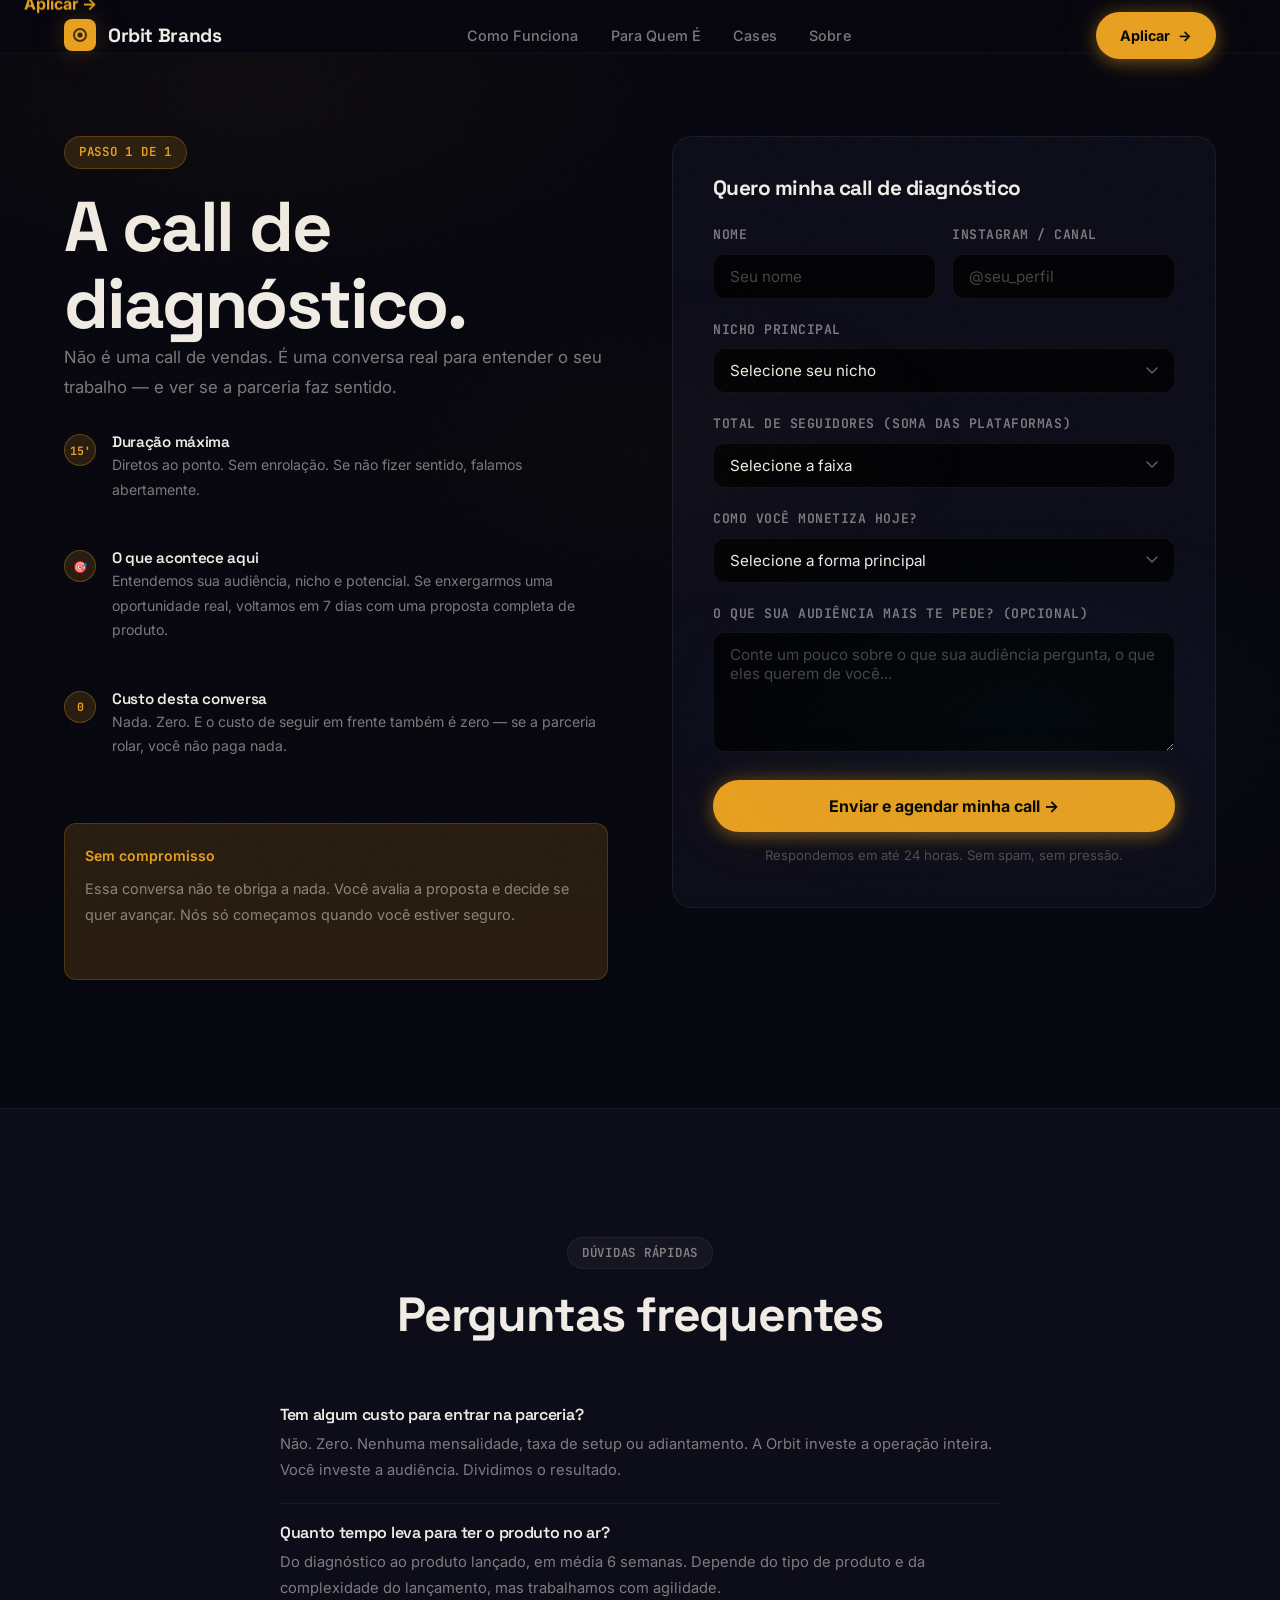
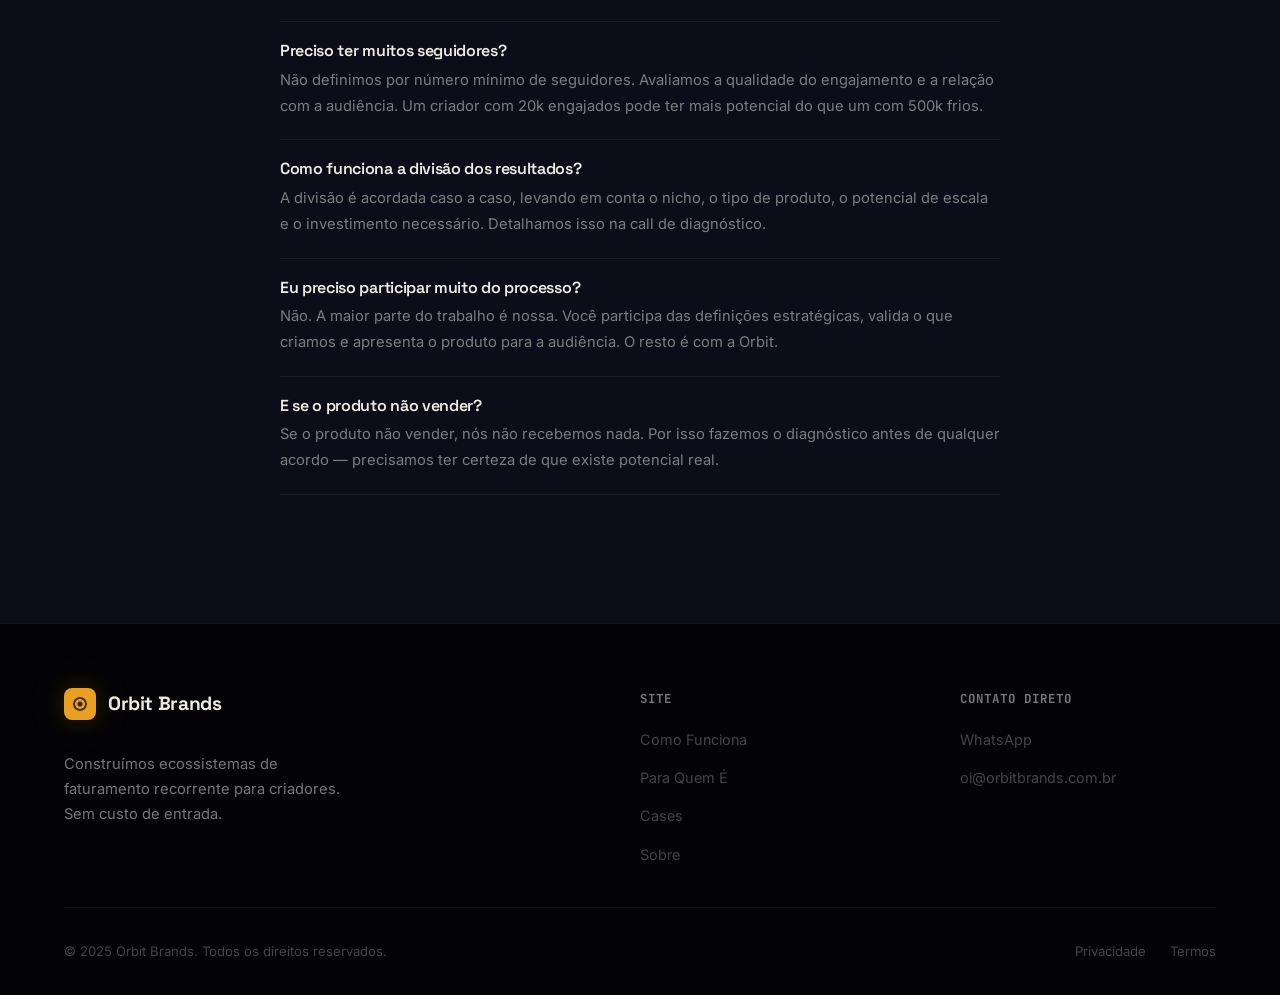
==== aplicacao.html @ 30faae79 "Initial commit: Orbit Brands website" ====
<!DOCTYPE html>
<html lang="pt-BR">
<head>
  <meta charset="UTF-8" />
  <meta name="viewport" content="width=device-width, initial-scale=1.0" />
  <title>Aplicar — Orbit Brands</title>
  <meta name="description" content="Agende sua call de diagnóstico com a Orbit Brands. 15 minutos para entender se a parceria faz sentido para você." />
  <link rel="stylesheet" href="assets/css/orbit.css" />
  <link rel="icon" type="image/svg+xml" href="data:image/svg+xml,%3Csvg xmlns='http://www.w3.org/2000/svg' viewBox='0 0 32 32'%3E%3Ccircle cx='16' cy='16' r='14' fill='%23e8a020'/%3E%3Ccircle cx='16' cy='16' r='7' fill='none' stroke='%230a0800' stroke-width='2'/%3E%3Ccircle cx='16' cy='16' r='3' fill='%230a0800'/%3E%3C/svg%3E" />
  <style>
    .apply-section {
      padding: calc(var(--nav-h) + var(--sp-16)) 0 var(--sp-32);
      min-height: 100svh;
      display: flex;
      align-items: center;
    }
    .faq__list { display: flex; flex-direction: column; gap: var(--sp-5); }
    .faq-item { border-bottom: 1px solid var(--color-border); padding-bottom: var(--sp-5); }
    .faq-item h4 { font-size: 1rem; margin-bottom: var(--sp-2); }
    .faq-item p { font-size: 0.92rem; }
    .call-steps { margin: var(--sp-8) 0; }
  </style>
</head>
<body>

  <nav class="nav">
    <div class="nav__inner">
      <a href="index.html" class="nav__logo"><div class="nav__logo-icon" aria-hidden="true"></div>Orbit Brands</a>
      <ul class="nav__links">
        <li><a href="como-funciona.html">Como Funciona</a></li>
        <li><a href="para-quem.html">Para Quem É</a></li>
        <li><a href="cases.html">Cases</a></li>
        <li><a href="sobre.html">Sobre</a></li>
      </ul>
      <div class="nav__cta">
        <a href="aplicacao.html" class="btn btn--primary btn--icon hide-mobile">Aplicar <span class="btn__arrow">→</span></a>
        <button class="nav__burger" aria-label="Menu" aria-expanded="false"><span></span><span></span><span></span></button>
      </div>
    </div>
  </nav>
  <nav class="nav__mobile">
    <a href="como-funciona.html">Como Funciona</a>
    <a href="para-quem.html">Para Quem É</a>
    <a href="cases.html">Cases</a>
    <a href="sobre.html">Sobre</a>
    <a href="aplicacao.html" style="color:var(--gold);font-weight:700;">Aplicar →</a>
  </nav>

  <!-- Application Section -->
  <section class="apply-section">
    <div class="container" style="width:100%;">
      <div class="apply__grid">

        <!-- Left: Info -->
        <div class="apply__info anim-float-1">
          <span class="badge badge--gold" style="margin-bottom:var(--sp-5);">Passo 1 de 1</span>
          <h1>A call de<br>diagnóstico.</h1>
          <p>Não é uma call de vendas. É uma conversa real para entender o seu trabalho — e ver se a parceria faz sentido.</p>

          <div class="apply__steps call-steps">
            <div class="apply__step">
              <div class="apply__step-num">15'</div>
              <div class="apply__step-text">
                <h4>Duração máxima</h4>
                <p>Diretos ao ponto. Sem enrolação. Se não fizer sentido, falamos abertamente.</p>
              </div>
            </div>
            <div class="apply__step">
              <div class="apply__step-num">🎯</div>
              <div class="apply__step-text">
                <h4>O que acontece aqui</h4>
                <p>Entendemos sua audiência, nicho e potencial. Se enxergarmos uma oportunidade real, voltamos em 7 dias com uma proposta completa de produto.</p>
              </div>
            </div>
            <div class="apply__step">
              <div class="apply__step-num">0</div>
              <div class="apply__step-text">
                <h4>Custo desta conversa</h4>
                <p>Nada. Zero. E o custo de seguir em frente também é zero — se a parceria rolar, você não paga nada.</p>
              </div>
            </div>
          </div>

          <div style="padding:var(--sp-5);background:var(--gold-dim);border:1px solid rgba(232,160,32,0.20);border-radius:var(--r-md);">
            <p style="color:var(--gold);font-size:0.88rem;font-weight:600;margin-bottom:var(--sp-2);">Sem compromisso</p>
            <p style="font-size:0.9rem;color:var(--color-muted);">Essa conversa não te obriga a nada. Você avalia a proposta e decide se quer avançar. Nós só começamos quando você estiver seguro.</p>
          </div>
        </div>

        <!-- Right: Form -->
        <div class="anim-float-2">
          <form id="apply-form" class="form" novalidate>
            <h2 class="form__title">Quero minha call de diagnóstico</h2>

            <div class="form__row">
              <div class="form__group">
                <label class="form__label" for="nome">Nome</label>
                <input class="form__input" type="text" id="nome" name="nome" placeholder="Seu nome" required autocomplete="name" />
              </div>
              <div class="form__group">
                <label class="form__label" for="instagram">Instagram / Canal</label>
                <input class="form__input" type="text" id="instagram" name="instagram" placeholder="@seu_perfil" required />
              </div>
            </div>

            <div class="form__group">
              <label class="form__label" for="nicho">Nicho principal</label>
              <select class="form__select" id="nicho" name="nicho" required>
                <option value="" disabled selected>Selecione seu nicho</option>
                <option>Finanças / Investimentos</option>
                <option>Futebol / Esportes</option>
                <option>Política / Notícias</option>
                <option>Maternidade / Família</option>
                <option>Homeschooling / Educação</option>
                <option>Feminilidade / Moda</option>
                <option>Geek / Games / Tecnologia</option>
                <option>Espiritualidade / Religião</option>
                <option>Fitness / Saúde</option>
                <option>Gastronomia / Culinária</option>
                <option>Lifestyle / Comportamento</option>
                <option>Empreendedorismo</option>
                <option>Arte / Design / Criativo</option>
                <option>Outro</option>
              </select>
            </div>

            <div class="form__group">
              <label class="form__label" for="seguidores">Total de seguidores (soma das plataformas)</label>
              <select class="form__select" id="seguidores" name="seguidores" required>
                <option value="" disabled selected>Selecione a faixa</option>
                <option>Menos de 10 mil</option>
                <option>10k – 50k</option>
                <option>50k – 100k</option>
                <option>100k – 500k</option>
                <option>500k – 1 milhão</option>
                <option>Mais de 1 milhão</option>
              </select>
            </div>

            <div class="form__group">
              <label class="form__label" for="monetizacao">Como você monetiza hoje?</label>
              <select class="form__select" id="monetizacao" name="monetizacao">
                <option value="" disabled selected>Selecione a forma principal</option>
                <option>Publicidade / Publi</option>
                <option>Produto próprio (curso, comunidade, etc.)</option>
                <option>AdSense / Monetização nativa</option>
                <option>Afiliado</option>
                <option>Eventos / Palestras</option>
                <option>Não monetizo ainda</option>
                <option>Mais de uma das anteriores</option>
              </select>
            </div>

            <div class="form__group">
              <label class="form__label" for="mensagem">O que sua audiência mais te pede? (opcional)</label>
              <textarea class="form__textarea" id="mensagem" name="mensagem" placeholder="Conte um pouco sobre o que sua audiência pergunta, o que eles querem de você..."></textarea>
            </div>

            <button type="submit" class="btn btn--primary btn--lg" style="width:100%;justify-content:center;">
              Enviar e agendar minha call →
            </button>
            <p class="form__note">Respondemos em até 24 horas. Sem spam, sem pressão.</p>
          </form>
        </div>

      </div>
    </div>
  </section>

  <!-- FAQ -->
  <section class="section" style="background:var(--color-surface);border-top:1px solid var(--color-border);">
    <div class="container">
      <div class="section-header reveal">
        <span class="badge badge--phase">Dúvidas rápidas</span>
        <h2>Perguntas frequentes</h2>
      </div>

      <div style="max-width:720px;margin:0 auto;">
        <div class="faq__list">
          <div class="faq-item reveal">
            <h4>Tem algum custo para entrar na parceria?</h4>
            <p>Não. Zero. Nenhuma mensalidade, taxa de setup ou adiantamento. A Orbit investe a operação inteira. Você investe a audiência. Dividimos o resultado.</p>
          </div>
          <div class="faq-item reveal reveal-delay-1">
            <h4>Quanto tempo leva para ter o produto no ar?</h4>
            <p>Do diagnóstico ao produto lançado, em média 6 semanas. Depende do tipo de produto e da complexidade do lançamento, mas trabalhamos com agilidade.</p>
          </div>
          <div class="faq-item reveal reveal-delay-2">
            <h4>Preciso ter muitos seguidores?</h4>
            <p>Não definimos por número mínimo de seguidores. Avaliamos a qualidade do engajamento e a relação com a audiência. Um criador com 20k engajados pode ter mais potencial do que um com 500k frios.</p>
          </div>
          <div class="faq-item reveal reveal-delay-3">
            <h4>Como funciona a divisão dos resultados?</h4>
            <p>A divisão é acordada caso a caso, levando em conta o nicho, o tipo de produto, o potencial de escala e o investimento necessário. Detalhamos isso na call de diagnóstico.</p>
          </div>
          <div class="faq-item reveal reveal-delay-4">
            <h4>Eu preciso participar muito do processo?</h4>
            <p>Não. A maior parte do trabalho é nossa. Você participa das definições estratégicas, valida o que criamos e apresenta o produto para a audiência. O resto é com a Orbit.</p>
          </div>
          <div class="faq-item reveal reveal-delay-5">
            <h4>E se o produto não vender?</h4>
            <p>Se o produto não vender, nós não recebemos nada. Por isso fazemos o diagnóstico antes de qualquer acordo — precisamos ter certeza de que existe potencial real.</p>
          </div>
        </div>
      </div>
    </div>
  </section>

  <footer class="footer">
    <div class="container">
      <div class="footer__grid">
        <div class="footer__brand">
          <a href="index.html" class="nav__logo" style="margin-bottom:var(--sp-4);display:inline-flex;"><div class="nav__logo-icon" aria-hidden="true"></div>Orbit Brands</a>
          <p>Construímos ecossistemas de faturamento recorrente para criadores. Sem custo de entrada.</p>
        </div>
        <div>
          <p class="footer__col-title">Site</p>
          <ul class="footer__links">
            <li><a href="como-funciona.html">Como Funciona</a></li>
            <li><a href="para-quem.html">Para Quem É</a></li>
            <li><a href="cases.html">Cases</a></li>
            <li><a href="sobre.html">Sobre</a></li>
          </ul>
        </div>
        <div>
          <p class="footer__col-title">Contato direto</p>
          <ul class="footer__links">
            <li><a href="https://wa.me/5511999999999" target="_blank" rel="noopener">WhatsApp</a></li>
            <li><a href="mailto:oi@orbitbrands.com.br">oi@orbitbrands.com.br</a></li>
          </ul>
        </div>
      </div>
      <div class="footer__bottom">
        <p class="footer__copy">© 2025 Orbit Brands. Todos os direitos reservados.</p>
        <div class="footer__legal"><a href="#">Privacidade</a><a href="#">Termos</a></div>
      </div>
    </div>
  </footer>

  <script src="assets/js/orbit.js"></script>
</body>
</html>
---- assets/css/orbit.css ----
/* ============================================================
   ORBIT BRANDS — Design System
   Premium dark space aesthetic
   ============================================================ */

@import url('https://fonts.googleapis.com/css2?family=Space+Grotesk:wght@400;500;600;700;800&family=Inter:wght@400;500;600&family=JetBrains+Mono:wght@400;500&display=swap');

/* ── CSS Variables ─────────────────────────────────────── */
:root {
  /* Colors */
  --color-void:       #030306;
  --color-bg:         #07070f;
  --color-surface:    #0d0d1a;
  --color-surface-2:  #121224;
  --color-border:     rgba(255,255,255,0.06);
  --color-border-hover: rgba(255,255,255,0.12);

  --color-text:       #f0ece4;
  --color-muted:      rgba(240,236,228,0.50);
  --color-subtle:     rgba(240,236,228,0.28);

  /* Accents */
  --gold:             #e8a020;
  --gold-dim:         rgba(232,160,32,0.15);
  --gold-glow:        rgba(232,160,32,0.25);
  --cyan:             #00d4ff;
  --cyan-dim:         rgba(0,212,255,0.10);

  /* Typography */
  --font-display:     'Space Grotesk', sans-serif;
  --font-body:        'Inter', sans-serif;
  --font-mono:        'JetBrains Mono', monospace;

  /* Spacing */
  --sp-1: 4px;
  --sp-2: 8px;
  --sp-3: 12px;
  --sp-4: 16px;
  --sp-5: 20px;
  --sp-6: 24px;
  --sp-8: 32px;
  --sp-10: 40px;
  --sp-12: 48px;
  --sp-16: 64px;
  --sp-20: 80px;
  --sp-24: 96px;
  --sp-32: 128px;

  /* Radius */
  --r-sm: 6px;
  --r-md: 12px;
  --r-lg: 20px;
  --r-full: 9999px;

  /* Shadows */
  --shadow-sm:  0 1px 3px rgba(0,0,0,0.5), 0 1px 2px rgba(0,0,0,0.4);
  --shadow-md:  0 4px 20px rgba(0,0,0,0.6), 0 2px 6px rgba(0,0,0,0.4);
  --shadow-lg:  0 20px 60px rgba(0,0,0,0.7), 0 8px 20px rgba(0,0,0,0.5);
  --shadow-gold: 0 0 24px rgba(232,160,32,0.20), 0 0 60px rgba(232,160,32,0.08);
  --shadow-cyan: 0 0 20px rgba(0,212,255,0.15);

  /* Transitions */
  --ease-out:    cubic-bezier(0.0, 0.0, 0.2, 1);
  --ease-in-out: cubic-bezier(0.4, 0, 0.2, 1);
  --ease-spring: cubic-bezier(0.34, 1.56, 0.64, 1);
  --t-fast:  150ms var(--ease-in-out);
  --t-base:  250ms var(--ease-in-out);
  --t-slow:  400ms var(--ease-out);

  /* Layout */
  --container: 1200px;
  --nav-h: 72px;
}

/* ── Reset ─────────────────────────────────────────────── */
*, *::before, *::after { box-sizing: border-box; margin: 0; padding: 0; }

html {
  scroll-behavior: smooth;
  -webkit-font-smoothing: antialiased;
  -moz-osx-font-smoothing: grayscale;
}

body {
  font-family: var(--font-body);
  font-size: 16px;
  line-height: 1.65;
  color: var(--color-text);
  background: var(--color-bg);
  overflow-x: hidden;
  min-height: 100vh;
}

/* Custom Scrollbar */
::-webkit-scrollbar { width: 6px; }
::-webkit-scrollbar-track { background: var(--color-bg); }
::-webkit-scrollbar-thumb { background: rgba(232,160,32,0.30); border-radius: var(--r-full); }
::-webkit-scrollbar-thumb:hover { background: rgba(232,160,32,0.50); }

/* Selection */
::selection { background: var(--gold-dim); color: var(--gold); }

/* ── Grain Texture ─────────────────────────────────────── */
body::before {
  content: '';
  position: fixed;
  inset: 0;
  background-image: url("data:image/svg+xml,%3Csvg viewBox='0 0 256 256' xmlns='http://www.w3.org/2000/svg'%3E%3Cfilter id='n'%3E%3CfeTurbulence type='fractalNoise' baseFrequency='0.85' numOctaves='4' stitchTiles='stitch'/%3E%3C/filter%3E%3Crect width='100%25' height='100%25' filter='url(%23n)' opacity='0.035'/%3E%3C/svg%3E");
  pointer-events: none;
  z-index: 9999;
  opacity: 0.4;
}

/* Ambient mesh background */
body::after {
  content: '';
  position: fixed;
  inset: 0;
  background:
    radial-gradient(ellipse 60% 40% at 20% 10%, rgba(232,160,32,0.04) 0%, transparent 60%),
    radial-gradient(ellipse 50% 40% at 80% 80%, rgba(0,212,255,0.03) 0%, transparent 60%),
    radial-gradient(ellipse 40% 30% at 50% 50%, rgba(232,160,32,0.02) 0%, transparent 70%);
  pointer-events: none;
  z-index: 0;
}

/* ── Typography ────────────────────────────────────────── */
h1, h2, h3, h4, h5 {
  font-family: var(--font-display);
  font-weight: 700;
  line-height: 1.10;
  letter-spacing: -0.02em;
  color: var(--color-text);
}

h1 { font-size: clamp(2.4rem, 5.5vw, 4.5rem); letter-spacing: -0.03em; }
h2 { font-size: clamp(1.8rem, 4vw, 3rem); letter-spacing: -0.025em; }
h3 { font-size: clamp(1.3rem, 2.5vw, 1.75rem); }
h4 { font-size: 1.125rem; font-weight: 600; }

p { color: var(--color-muted); line-height: 1.75; }

a { color: inherit; text-decoration: none; }

/* ── Layout Utilities ──────────────────────────────────── */
.container {
  max-width: var(--container);
  margin: 0 auto;
  padding: 0 var(--sp-6);
}

@media (max-width: 640px) {
  .container { padding: 0 var(--sp-4); }
}

.section {
  padding: var(--sp-32) 0;
  position: relative;
  z-index: 1;
}

.section--lg { padding: calc(var(--sp-32) * 1.5) 0; }

.text-center { text-align: center; }
.text-gold { color: var(--gold); }
.text-cyan { color: var(--cyan); }
.text-muted { color: var(--color-muted); }

/* ── Navigation ────────────────────────────────────────── */
.nav {
  position: fixed;
  top: 0;
  left: 0;
  right: 0;
  z-index: 1000;
  height: var(--nav-h);
  display: flex;
  align-items: center;
  transition: background var(--t-slow), border-color var(--t-slow), backdrop-filter var(--t-slow);
  border-bottom: 1px solid transparent;
}

.nav.scrolled {
  background: rgba(7,7,15,0.85);
  backdrop-filter: blur(20px) saturate(180%);
  -webkit-backdrop-filter: blur(20px) saturate(180%);
  border-color: var(--color-border);
}

.nav__inner {
  display: flex;
  align-items: center;
  justify-content: space-between;
  width: 100%;
  max-width: var(--container);
  margin: 0 auto;
  padding: 0 var(--sp-6);
}

.nav__logo {
  display: flex;
  align-items: center;
  gap: var(--sp-3);
  font-family: var(--font-display);
  font-weight: 800;
  font-size: 1.2rem;
  letter-spacing: -0.02em;
  color: var(--color-text);
  transition: opacity var(--t-fast);
}

.nav__logo:hover { opacity: 0.8; }

.nav__logo-icon {
  width: 32px;
  height: 32px;
  background: var(--gold);
  border-radius: 8px;
  display: flex;
  align-items: center;
  justify-content: center;
  box-shadow: var(--shadow-gold);
  position: relative;
  overflow: hidden;
}

.nav__logo-icon::after {
  content: '';
  position: absolute;
  width: 14px;
  height: 14px;
  border: 2px solid rgba(0,0,0,0.7);
  border-radius: 50%;
  top: 50%;
  left: 50%;
  transform: translate(-50%, -50%);
}

.nav__logo-icon::before {
  content: '';
  position: absolute;
  width: 5px;
  height: 5px;
  background: rgba(0,0,0,0.8);
  border-radius: 50%;
  top: 50%;
  left: 50%;
  transform: translate(-50%, -50%);
  z-index: 1;
}

.nav__links {
  display: flex;
  align-items: center;
  gap: var(--sp-8);
  list-style: none;
}

@media (max-width: 768px) {
  .nav__links { display: none; }
}

.nav__links a {
  font-size: 0.9rem;
  font-weight: 500;
  color: var(--color-muted);
  transition: color var(--t-fast);
  letter-spacing: 0.01em;
}

.nav__links a:hover { color: var(--color-text); }
.nav__links a.active { color: var(--color-text); }

.nav__cta {
  display: flex;
  align-items: center;
  gap: var(--sp-4);
}

/* Mobile menu toggle */
.nav__burger {
  display: none;
  flex-direction: column;
  gap: 5px;
  cursor: pointer;
  padding: var(--sp-2);
  background: none;
  border: none;
}

.nav__burger span {
  display: block;
  width: 22px;
  height: 2px;
  background: var(--color-text);
  border-radius: var(--r-full);
  transition: all var(--t-base);
}

@media (max-width: 768px) {
  .nav__burger { display: flex; }
}

/* Mobile nav */
.nav__mobile {
  position: fixed;
  top: var(--nav-h);
  left: 0;
  right: 0;
  background: rgba(7,7,15,0.98);
  backdrop-filter: blur(20px);
  border-bottom: 1px solid var(--color-border);
  padding: var(--sp-6);
  display: flex;
  flex-direction: column;
  gap: var(--sp-4);
  z-index: 999;
  transform: translateY(-105%);
  transition: transform var(--t-base);
}

.nav__mobile.open { transform: translateY(0); }

.nav__mobile a {
  font-size: 1rem;
  font-weight: 500;
  color: var(--color-muted);
  padding: var(--sp-3) 0;
  border-bottom: 1px solid var(--color-border);
  transition: color var(--t-fast);
}

.nav__mobile a:last-child { border-bottom: none; }
.nav__mobile a:hover { color: var(--color-text); }

/* ── Buttons ───────────────────────────────────────────── */
.btn {
  display: inline-flex;
  align-items: center;
  gap: var(--sp-2);
  padding: 12px 24px;
  border-radius: var(--r-full);
  font-family: var(--font-body);
  font-size: 0.9rem;
  font-weight: 600;
  cursor: pointer;
  border: none;
  text-decoration: none;
  transition: all var(--t-base);
  white-space: nowrap;
  position: relative;
  overflow: hidden;
}

.btn::after {
  content: '';
  position: absolute;
  inset: 0;
  background: rgba(255,255,255,0);
  transition: background var(--t-fast);
}

.btn:hover::after { background: rgba(255,255,255,0.05); }

.btn--primary {
  background: var(--gold);
  color: #0a0800;
  font-weight: 700;
  box-shadow: var(--shadow-gold), 0 4px 16px rgba(232,160,32,0.30);
}

.btn--primary:hover {
  transform: translateY(-1px);
  box-shadow: var(--shadow-gold), 0 8px 28px rgba(232,160,32,0.40);
}

.btn--primary:active { transform: translateY(0); }

.btn--ghost {
  background: transparent;
  color: var(--color-muted);
  border: 1px solid var(--color-border);
}

.btn--ghost:hover {
  color: var(--color-text);
  border-color: var(--color-border-hover);
  background: rgba(255,255,255,0.03);
}

.btn--lg {
  padding: 16px 32px;
  font-size: 1rem;
  border-radius: var(--r-full);
}

.btn--icon {
  display: inline-flex;
  align-items: center;
  gap: 8px;
}

.btn__arrow {
  display: inline-block;
  transition: transform var(--t-base);
}

.btn:hover .btn__arrow { transform: translateX(4px); }

/* ── Tags / Badges ─────────────────────────────────────── */
.badge {
  display: inline-flex;
  align-items: center;
  gap: var(--sp-2);
  padding: 5px 14px;
  border-radius: var(--r-full);
  font-size: 0.78rem;
  font-weight: 600;
  letter-spacing: 0.06em;
  text-transform: uppercase;
  font-family: var(--font-mono);
}

.badge--gold {
  background: var(--gold-dim);
  color: var(--gold);
  border: 1px solid rgba(232,160,32,0.25);
}

.badge--cyan {
  background: var(--cyan-dim);
  color: var(--cyan);
  border: 1px solid rgba(0,212,255,0.20);
}

.badge--phase {
  background: rgba(255,255,255,0.04);
  color: var(--color-muted);
  border: 1px solid var(--color-border);
}

/* ── Cards ─────────────────────────────────────────────── */
.card {
  background: var(--color-surface);
  border: 1px solid var(--color-border);
  border-radius: var(--r-lg);
  padding: var(--sp-8);
  position: relative;
  overflow: hidden;
  transition: all var(--t-base);
}

.card::before {
  content: '';
  position: absolute;
  inset: 0;
  background: linear-gradient(135deg, rgba(255,255,255,0.02) 0%, transparent 60%);
  pointer-events: none;
}

.card:hover {
  border-color: var(--color-border-hover);
  transform: translateY(-2px);
  box-shadow: var(--shadow-md);
}

.card--gold:hover {
  border-color: rgba(232,160,32,0.25);
  box-shadow: var(--shadow-gold);
}

/* ── Section Headers ───────────────────────────────────── */
.section-header {
  text-align: center;
  max-width: 720px;
  margin: 0 auto var(--sp-16);
}

.section-header .badge {
  margin-bottom: var(--sp-5);
}

.section-header h2 { margin-bottom: var(--sp-5); }
.section-header p { font-size: 1.1rem; }

/* ── Divider ───────────────────────────────────────────── */
.divider {
  border: none;
  border-top: 1px solid var(--color-border);
  margin: 0;
}

/* ── Gradient Text ─────────────────────────────────────── */
.gradient-text {
  background: linear-gradient(135deg, var(--gold) 0%, #ffd060 50%, var(--gold) 100%);
  -webkit-background-clip: text;
  -webkit-text-fill-color: transparent;
  background-clip: text;
  background-size: 200% auto;
}

.gradient-text-cyan {
  background: linear-gradient(135deg, var(--cyan) 0%, #80eeff 100%);
  -webkit-background-clip: text;
  -webkit-text-fill-color: transparent;
  background-clip: text;
}

/* ── Hero Section ──────────────────────────────────────── */
.hero {
  min-height: 100svh;
  display: flex;
  align-items: center;
  padding-top: var(--nav-h);
  overflow: hidden;
  position: relative;
  z-index: 1;
}

.hero__content {
  max-width: 700px;
  position: relative;
  z-index: 2;
}

.hero__badge {
  margin-bottom: var(--sp-6);
}

.hero h1 {
  margin-bottom: var(--sp-6);
  font-size: clamp(2.8rem, 6vw, 5rem);
}

.hero__sub {
  font-size: clamp(1rem, 2vw, 1.2rem);
  color: var(--color-muted);
  margin-bottom: var(--sp-10);
  max-width: 580px;
  line-height: 1.7;
}

.hero__cta {
  display: flex;
  align-items: center;
  gap: var(--sp-4);
  flex-wrap: wrap;
}

/* ── Canvas orbital ────────────────────────────────────── */
#orbital-canvas {
  position: absolute;
  right: -5%;
  top: 50%;
  transform: translateY(-50%);
  width: clamp(400px, 50vw, 700px);
  height: clamp(400px, 50vw, 700px);
  z-index: 1;
  opacity: 0.9;
}

@media (max-width: 1024px) {
  #orbital-canvas {
    right: -20%;
    opacity: 0.35;
    width: 500px;
    height: 500px;
  }

  .hero__content { max-width: 100%; }
}

@media (max-width: 640px) {
  #orbital-canvas { right: -40%; }
}

/* ── Scroll Reveal ─────────────────────────────────────── */
.reveal {
  opacity: 0;
  transform: translateY(32px);
  transition: opacity 0.7s var(--ease-out), transform 0.7s var(--ease-out);
}

.reveal.visible {
  opacity: 1;
  transform: translateY(0);
}

.reveal-delay-1 { transition-delay: 80ms; }
.reveal-delay-2 { transition-delay: 160ms; }
.reveal-delay-3 { transition-delay: 240ms; }
.reveal-delay-4 { transition-delay: 320ms; }
.reveal-delay-5 { transition-delay: 400ms; }

/* ── Problem Section ───────────────────────────────────── */
.problem {
  background: var(--color-surface);
  border-top: 1px solid var(--color-border);
  border-bottom: 1px solid var(--color-border);
}

.problem__grid {
  display: grid;
  grid-template-columns: 1fr 1fr;
  gap: var(--sp-16);
  align-items: center;
}

@media (max-width: 768px) {
  .problem__grid { grid-template-columns: 1fr; gap: var(--sp-10); }
}

.problem__text h2 { margin-bottom: var(--sp-6); }
.problem__text p { margin-bottom: var(--sp-5); font-size: 1.05rem; }

.problem__quote {
  font-family: var(--font-display);
  font-size: clamp(1.5rem, 3vw, 2.2rem);
  font-weight: 700;
  line-height: 1.25;
  color: var(--color-text);
  letter-spacing: -0.02em;
  padding: var(--sp-8);
  border-left: 3px solid var(--gold);
  background: var(--color-surface-2);
  border-radius: 0 var(--r-md) var(--r-md) 0;
}

.problem__quote em {
  font-style: normal;
  color: var(--gold);
}

/* ── Steps / How it works ──────────────────────────────── */
.steps__grid {
  display: grid;
  grid-template-columns: repeat(3, 1fr);
  gap: var(--sp-6);
}

@media (max-width: 768px) {
  .steps__grid { grid-template-columns: 1fr; }
}

.step {
  background: var(--color-surface);
  border: 1px solid var(--color-border);
  border-radius: var(--r-lg);
  padding: var(--sp-8);
  position: relative;
  overflow: hidden;
  transition: all var(--t-base);
}

.step::before {
  content: '';
  position: absolute;
  top: 0;
  left: 0;
  right: 0;
  height: 1px;
  background: linear-gradient(90deg, transparent, var(--gold-glow), transparent);
  opacity: 0;
  transition: opacity var(--t-base);
}

.step:hover { border-color: rgba(232,160,32,0.20); transform: translateY(-3px); }
.step:hover::before { opacity: 1; }

.step__num {
  font-family: var(--font-mono);
  font-size: 0.75rem;
  color: var(--gold);
  letter-spacing: 0.1em;
  margin-bottom: var(--sp-4);
  display: block;
}

.step__icon {
  width: 44px;
  height: 44px;
  border-radius: var(--r-md);
  background: var(--gold-dim);
  display: flex;
  align-items: center;
  justify-content: center;
  margin-bottom: var(--sp-5);
  font-size: 20px;
}

.step h3 { font-size: 1.15rem; margin-bottom: var(--sp-3); }
.step p { font-size: 0.95rem; }

/* ── Modelo Zero / Financial Model ────────────────────── */
.modelo-card {
  background: linear-gradient(135deg, var(--color-surface-2) 0%, var(--color-surface) 100%);
  border: 1px solid rgba(232,160,32,0.20);
  border-radius: var(--r-lg);
  padding: var(--sp-16) var(--sp-20);
  text-align: center;
  position: relative;
  overflow: hidden;
  box-shadow: var(--shadow-gold);
}

@media (max-width: 768px) {
  .modelo-card { padding: var(--sp-10) var(--sp-6); }
}

.modelo-card::before {
  content: '';
  position: absolute;
  top: 0; left: 50%;
  transform: translateX(-50%);
  width: 60%;
  height: 1px;
  background: linear-gradient(90deg, transparent, var(--gold), transparent);
}

.modelo-card__big {
  font-family: var(--font-display);
  font-size: clamp(2rem, 5vw, 3.5rem);
  font-weight: 800;
  letter-spacing: -0.03em;
  line-height: 1;
  margin-bottom: var(--sp-5);
}

.modelo-card p { font-size: 1.1rem; max-width: 560px; margin: 0 auto var(--sp-6); }

.modelo-card__items {
  display: flex;
  justify-content: center;
  gap: var(--sp-8);
  flex-wrap: wrap;
  margin-top: var(--sp-8);
}

.modelo-item {
  display: flex;
  align-items: center;
  gap: var(--sp-2);
  font-size: 0.9rem;
  font-weight: 500;
  color: var(--color-muted);
}

.modelo-item::before {
  content: '✓';
  color: var(--gold);
  font-weight: 700;
}

/* ── Nichos Grid ───────────────────────────────────────── */
.nichos__grid {
  display: grid;
  grid-template-columns: repeat(4, 1fr);
  gap: var(--sp-4);
}

@media (max-width: 1024px) {
  .nichos__grid { grid-template-columns: repeat(3, 1fr); }
}

@media (max-width: 640px) {
  .nichos__grid { grid-template-columns: repeat(2, 1fr); }
}

.nicho {
  display: flex;
  align-items: center;
  gap: var(--sp-3);
  padding: var(--sp-4) var(--sp-5);
  background: var(--color-surface);
  border: 1px solid var(--color-border);
  border-radius: var(--r-md);
  transition: all var(--t-base);
  cursor: default;
}

.nicho:hover {
  background: var(--color-surface-2);
  border-color: var(--color-border-hover);
  transform: translateY(-2px);
}

.nicho__icon { font-size: 1.3rem; flex-shrink: 0; }

.nicho__name {
  font-size: 0.875rem;
  font-weight: 600;
  color: var(--color-text);
}

/* ── Phases (Como Funciona) ────────────────────────────── */
.phases {
  position: relative;
}

.phases__timeline {
  display: flex;
  flex-direction: column;
  gap: var(--sp-4);
  position: relative;
}

.phases__timeline::before {
  content: '';
  position: absolute;
  left: 23px;
  top: 0;
  bottom: 0;
  width: 2px;
  background: linear-gradient(to bottom, var(--gold-dim) 0%, rgba(232,160,32,0.05) 100%);
}

@media (max-width: 768px) {
  .phases__timeline::before { left: 19px; }
}

.phase {
  display: grid;
  grid-template-columns: 48px 1fr;
  gap: var(--sp-6);
  position: relative;
  z-index: 1;
}

.phase__num-wrap {
  display: flex;
  flex-direction: column;
  align-items: center;
}

.phase__circle {
  width: 48px;
  height: 48px;
  border-radius: 50%;
  background: var(--color-surface);
  border: 2px solid var(--color-border);
  display: flex;
  align-items: center;
  justify-content: center;
  font-family: var(--font-mono);
  font-size: 0.8rem;
  font-weight: 700;
  color: var(--color-muted);
  flex-shrink: 0;
  transition: all var(--t-base);
  position: relative;
}

.phase.active .phase__circle,
.phase:hover .phase__circle {
  border-color: var(--gold);
  color: var(--gold);
  background: var(--gold-dim);
  box-shadow: var(--shadow-gold);
}

.phase__card {
  background: var(--color-surface);
  border: 1px solid var(--color-border);
  border-radius: var(--r-lg);
  padding: var(--sp-6) var(--sp-8);
  cursor: pointer;
  transition: all var(--t-base);
  overflow: hidden;
}

.phase__card:hover,
.phase.active .phase__card {
  border-color: rgba(232,160,32,0.20);
  box-shadow: var(--shadow-gold);
}

.phase__header {
  display: flex;
  align-items: center;
  justify-content: space-between;
  gap: var(--sp-4);
}

.phase__meta {
  font-family: var(--font-mono);
  font-size: 0.72rem;
  letter-spacing: 0.08em;
  color: var(--gold);
  text-transform: uppercase;
  margin-bottom: var(--sp-2);
}

.phase__title {
  font-family: var(--font-display);
  font-size: 1.2rem;
  font-weight: 700;
  color: var(--color-text);
  letter-spacing: -0.01em;
}

.phase__toggle {
  font-size: 1.2rem;
  color: var(--color-muted);
  transition: transform var(--t-base), color var(--t-base);
  flex-shrink: 0;
}

.phase.active .phase__toggle {
  transform: rotate(180deg);
  color: var(--gold);
}

.phase__body {
  max-height: 0;
  overflow: hidden;
  transition: max-height 0.4s var(--ease-out), opacity 0.3s var(--ease-out), padding 0.3s;
  opacity: 0;
}

.phase.active .phase__body {
  max-height: 600px;
  opacity: 1;
  padding-top: var(--sp-5);
}

.phase__body-inner {
  display: grid;
  grid-template-columns: 1fr 1fr;
  gap: var(--sp-6);
  border-top: 1px solid var(--color-border);
  padding-top: var(--sp-5);
}

@media (max-width: 640px) {
  .phase__body-inner { grid-template-columns: 1fr; }
}

.phase__col-title {
  font-size: 0.78rem;
  font-weight: 700;
  letter-spacing: 0.06em;
  text-transform: uppercase;
  color: var(--gold);
  margin-bottom: var(--sp-3);
  font-family: var(--font-mono);
}

.phase__list {
  list-style: none;
  display: flex;
  flex-direction: column;
  gap: var(--sp-2);
}

.phase__list li {
  font-size: 0.9rem;
  color: var(--color-muted);
  display: flex;
  align-items: flex-start;
  gap: var(--sp-2);
  line-height: 1.5;
}

.phase__list li::before {
  content: '→';
  color: var(--gold);
  flex-shrink: 0;
  margin-top: 1px;
}

.phase__deliverables {
  margin-top: var(--sp-4);
  padding: var(--sp-4);
  background: var(--color-surface-2);
  border-radius: var(--r-md);
  border: 1px solid var(--color-border);
}

.phase__deliverables-title {
  font-size: 0.75rem;
  font-weight: 700;
  letter-spacing: 0.06em;
  text-transform: uppercase;
  color: var(--cyan);
  font-family: var(--font-mono);
  margin-bottom: var(--sp-2);
}

.phase__tags {
  display: flex;
  flex-wrap: wrap;
  gap: var(--sp-2);
}

.phase__tag {
  font-size: 0.78rem;
  padding: 3px 10px;
  background: var(--cyan-dim);
  color: var(--cyan);
  border-radius: var(--r-full);
  border: 1px solid rgba(0,212,255,0.15);
  font-family: var(--font-mono);
}

/* ── Para Quem É ───────────────────────────────────────── */
.ideal__grid {
  display: grid;
  grid-template-columns: 1fr 1fr;
  gap: var(--sp-6);
}

@media (max-width: 768px) {
  .ideal__grid { grid-template-columns: 1fr; }
}

.ideal__yes {
  background: var(--color-surface);
  border: 1px solid rgba(232,160,32,0.15);
  border-radius: var(--r-lg);
  padding: var(--sp-8);
}

.ideal__no {
  background: var(--color-surface);
  border: 1px solid var(--color-border);
  border-radius: var(--r-lg);
  padding: var(--sp-8);
}

.ideal__label {
  font-family: var(--font-mono);
  font-size: 0.78rem;
  font-weight: 700;
  letter-spacing: 0.1em;
  text-transform: uppercase;
  margin-bottom: var(--sp-5);
}

.ideal__yes .ideal__label { color: var(--gold); }
.ideal__no .ideal__label { color: var(--color-muted); }

.ideal__list {
  list-style: none;
  display: flex;
  flex-direction: column;
  gap: var(--sp-3);
}

.ideal__list li {
  display: flex;
  align-items: flex-start;
  gap: var(--sp-3);
  font-size: 0.95rem;
  color: var(--color-muted);
  line-height: 1.5;
}

.ideal__yes .ideal__list li::before {
  content: '✓';
  color: var(--gold);
  font-weight: 700;
  flex-shrink: 0;
}

.ideal__no .ideal__list li::before {
  content: '×';
  color: var(--color-muted);
  font-weight: 700;
  flex-shrink: 0;
}

/* ── Cases placeholder ─────────────────────────────────── */
.cases__grid {
  display: grid;
  grid-template-columns: repeat(3, 1fr);
  gap: var(--sp-6);
}

@media (max-width: 1024px) {
  .cases__grid { grid-template-columns: repeat(2, 1fr); }
}

@media (max-width: 640px) {
  .cases__grid { grid-template-columns: 1fr; }
}

.case-card {
  background: var(--color-surface);
  border: 1px solid var(--color-border);
  border-radius: var(--r-lg);
  padding: var(--sp-8);
  min-height: 280px;
  display: flex;
  flex-direction: column;
  justify-content: space-between;
  position: relative;
  overflow: hidden;
}

.case-card--placeholder {
  display: flex;
  align-items: center;
  justify-content: center;
  flex-direction: column;
  gap: var(--sp-4);
  border-style: dashed;
  border-color: var(--color-border);
}

.case-card--placeholder::before {
  content: '●';
  font-size: 2rem;
  color: var(--gold);
  opacity: 0.3;
  animation: pulse 2s ease-in-out infinite;
}

@keyframes pulse {
  0%, 100% { opacity: 0.3; transform: scale(1); }
  50% { opacity: 0.6; transform: scale(1.1); }
}

/* ── About ─────────────────────────────────────────────── */
.principles__grid {
  display: grid;
  grid-template-columns: repeat(3, 1fr);
  gap: var(--sp-6);
  margin-top: var(--sp-12);
}

@media (max-width: 768px) {
  .principles__grid { grid-template-columns: 1fr; }
}

.principle {
  padding: var(--sp-6);
  border-left: 2px solid var(--gold-dim);
  transition: border-color var(--t-base);
}

.principle:hover { border-left-color: var(--gold); }

.principle__num {
  font-family: var(--font-mono);
  font-size: 0.72rem;
  color: var(--gold);
  letter-spacing: 0.1em;
  margin-bottom: var(--sp-3);
}

.principle h4 { margin-bottom: var(--sp-2); }
.principle p { font-size: 0.92rem; }

/* ── Application / Contact ─────────────────────────────── */
.apply__grid {
  display: grid;
  grid-template-columns: 1fr 1fr;
  gap: var(--sp-16);
  align-items: start;
}

@media (max-width: 1024px) {
  .apply__grid { grid-template-columns: 1fr; gap: var(--sp-10); }
}

.apply__info h2 { margin-bottom: var(--sp-5); }
.apply__info p { margin-bottom: var(--sp-8); font-size: 1.05rem; }

.apply__steps {
  display: flex;
  flex-direction: column;
  gap: var(--sp-4);
  margin-bottom: var(--sp-8);
}

.apply__step {
  display: flex;
  align-items: flex-start;
  gap: var(--sp-4);
}

.apply__step-num {
  width: 32px;
  height: 32px;
  border-radius: 50%;
  background: var(--gold-dim);
  border: 1px solid rgba(232,160,32,0.30);
  display: flex;
  align-items: center;
  justify-content: center;
  font-family: var(--font-mono);
  font-size: 0.72rem;
  font-weight: 700;
  color: var(--gold);
  flex-shrink: 0;
}

.apply__step-text h4 { font-size: 0.95rem; margin-bottom: 2px; }
.apply__step-text p { font-size: 0.88rem; }

/* Form */
.form {
  background: var(--color-surface);
  border: 1px solid var(--color-border);
  border-radius: var(--r-lg);
  padding: var(--sp-10);
}

@media (max-width: 640px) {
  .form { padding: var(--sp-6); }
}

.form__title {
  font-family: var(--font-display);
  font-size: 1.3rem;
  font-weight: 700;
  margin-bottom: var(--sp-6);
}

.form__row {
  display: grid;
  grid-template-columns: 1fr 1fr;
  gap: var(--sp-4);
}

@media (max-width: 640px) {
  .form__row { grid-template-columns: 1fr; }
}

.form__group {
  margin-bottom: var(--sp-5);
}

.form__label {
  display: block;
  font-size: 0.82rem;
  font-weight: 600;
  letter-spacing: 0.04em;
  color: var(--color-muted);
  margin-bottom: var(--sp-2);
  text-transform: uppercase;
  font-family: var(--font-mono);
}

.form__input,
.form__select,
.form__textarea {
  width: 100%;
  padding: 12px 16px;
  background: var(--color-void);
  border: 1px solid var(--color-border);
  border-radius: var(--r-md);
  color: var(--color-text);
  font-family: var(--font-body);
  font-size: 0.95rem;
  transition: border-color var(--t-fast), box-shadow var(--t-fast);
  outline: none;
  -webkit-appearance: none;
}

.form__select {
  background-image: url("data:image/svg+xml,%3Csvg xmlns='http://www.w3.org/2000/svg' width='12' height='8' viewBox='0 0 12 8'%3E%3Cpath d='M1 1l5 5 5-5' stroke='rgba(240,236,228,0.4)' stroke-width='1.5' fill='none' stroke-linecap='round'/%3E%3C/svg%3E");
  background-repeat: no-repeat;
  background-position: right 16px center;
  padding-right: 40px;
  cursor: pointer;
}

.form__input::placeholder,
.form__textarea::placeholder { color: var(--color-subtle); }

.form__input:focus,
.form__select:focus,
.form__textarea:focus {
  border-color: rgba(232,160,32,0.40);
  box-shadow: 0 0 0 3px var(--gold-dim);
}

.form__textarea {
  resize: vertical;
  min-height: 120px;
}

.form__note {
  font-size: 0.82rem;
  color: var(--color-subtle);
  margin-top: var(--sp-3);
  text-align: center;
}

/* ── CTA Section ───────────────────────────────────────── */
.cta-section {
  text-align: center;
  padding: var(--sp-32) 0;
  position: relative;
  overflow: hidden;
}

.cta-section::before {
  content: '';
  position: absolute;
  top: 50%;
  left: 50%;
  transform: translate(-50%, -50%);
  width: 600px;
  height: 300px;
  background: radial-gradient(ellipse, rgba(232,160,32,0.07) 0%, transparent 70%);
  pointer-events: none;
}

.cta-section h2 { max-width: 700px; margin: 0 auto var(--sp-5); }
.cta-section p { max-width: 500px; margin: 0 auto var(--sp-10); font-size: 1.05rem; }

/* ── Footer ────────────────────────────────────────────── */
.footer {
  background: var(--color-void);
  border-top: 1px solid var(--color-border);
  padding: var(--sp-16) 0 var(--sp-8);
  position: relative;
  z-index: 1;
}

.footer__grid {
  display: grid;
  grid-template-columns: 2fr 1fr 1fr;
  gap: var(--sp-16);
  padding-bottom: var(--sp-10);
  margin-bottom: var(--sp-8);
  border-bottom: 1px solid var(--color-border);
}

@media (max-width: 768px) {
  .footer__grid { grid-template-columns: 1fr; gap: var(--sp-10); }
}

.footer__brand p {
  font-size: 0.92rem;
  margin-top: var(--sp-4);
  max-width: 300px;
  line-height: 1.7;
}

.footer__col-title {
  font-size: 0.78rem;
  font-weight: 700;
  letter-spacing: 0.08em;
  text-transform: uppercase;
  color: var(--color-muted);
  font-family: var(--font-mono);
  margin-bottom: var(--sp-4);
}

.footer__links {
  list-style: none;
  display: flex;
  flex-direction: column;
  gap: var(--sp-3);
}

.footer__links a {
  font-size: 0.9rem;
  color: var(--color-subtle);
  transition: color var(--t-fast);
}

.footer__links a:hover { color: var(--color-text); }

.footer__bottom {
  display: flex;
  align-items: center;
  justify-content: space-between;
  flex-wrap: wrap;
  gap: var(--sp-4);
}

.footer__copy {
  font-size: 0.82rem;
  color: var(--color-subtle);
}

.footer__legal {
  display: flex;
  gap: var(--sp-6);
}

.footer__legal a {
  font-size: 0.82rem;
  color: var(--color-subtle);
  transition: color var(--t-fast);
}

.footer__legal a:hover { color: var(--color-muted); }

/* ── Page Hero (sub-pages) ─────────────────────────────── */
.page-hero {
  padding: calc(var(--nav-h) + var(--sp-20)) 0 var(--sp-16);
  text-align: center;
  position: relative;
  z-index: 1;
}

.page-hero h1 { max-width: 800px; margin: var(--sp-5) auto; }
.page-hero p { max-width: 600px; margin: 0 auto; font-size: 1.1rem; }

/* ── Stats Bar ─────────────────────────────────────────── */
.stats-bar {
  display: grid;
  grid-template-columns: repeat(3, 1fr);
  gap: 1px;
  background: var(--color-border);
  border-radius: var(--r-lg);
  overflow: hidden;
  border: 1px solid var(--color-border);
  margin-top: var(--sp-16);
}

@media (max-width: 640px) {
  .stats-bar { grid-template-columns: 1fr; }
}

.stat {
  background: var(--color-surface);
  padding: var(--sp-8);
  text-align: center;
}

.stat__num {
  font-family: var(--font-display);
  font-size: clamp(2rem, 4vw, 3rem);
  font-weight: 800;
  letter-spacing: -0.03em;
  color: var(--gold);
  display: block;
  line-height: 1;
  margin-bottom: var(--sp-2);
}

.stat__label {
  font-size: 0.88rem;
  color: var(--color-muted);
}

/* ── Responsibilidades (vs table) ──────────────────────── */
.vs-grid {
  display: grid;
  grid-template-columns: 1fr 1fr;
  gap: var(--sp-6);
}

@media (max-width: 768px) {
  .vs-grid { grid-template-columns: 1fr; }
}

.vs-col {
  background: var(--color-surface);
  border: 1px solid var(--color-border);
  border-radius: var(--r-lg);
  padding: var(--sp-8);
}

.vs-col--orbit { border-color: rgba(232,160,32,0.20); }
.vs-col--creator { border-color: rgba(0,212,255,0.15); }

.vs-col__header {
  display: flex;
  align-items: center;
  gap: var(--sp-3);
  margin-bottom: var(--sp-6);
  padding-bottom: var(--sp-5);
  border-bottom: 1px solid var(--color-border);
}

.vs-col__dot {
  width: 10px;
  height: 10px;
  border-radius: 50%;
  flex-shrink: 0;
}

.vs-col--orbit .vs-col__dot { background: var(--gold); box-shadow: var(--shadow-gold); }
.vs-col--creator .vs-col__dot { background: var(--cyan); box-shadow: var(--shadow-cyan); }

.vs-col__title {
  font-family: var(--font-display);
  font-size: 1rem;
  font-weight: 700;
}

.vs-list {
  list-style: none;
  display: flex;
  flex-direction: column;
  gap: var(--sp-3);
}

.vs-list li {
  font-size: 0.92rem;
  color: var(--color-muted);
  display: flex;
  align-items: flex-start;
  gap: var(--sp-2);
  line-height: 1.5;
}

.vs-col--orbit .vs-list li::before {
  content: '◆';
  color: var(--gold);
  font-size: 0.6em;
  flex-shrink: 0;
  margin-top: 4px;
}

.vs-col--creator .vs-list li::before {
  content: '◆';
  color: var(--cyan);
  font-size: 0.6em;
  flex-shrink: 0;
  margin-top: 4px;
}

/* ── Utility: spacer ───────────────────────────────────── */
.spacer { height: var(--sp-16); }
.spacer--sm { height: var(--sp-8); }

/* ── Animations ────────────────────────────────────────── */
@keyframes orbit-spin {
  from { transform: rotate(0deg); }
  to { transform: rotate(360deg); }
}

@keyframes glow-pulse {
  0%, 100% { box-shadow: 0 0 16px rgba(232,160,32,0.20); }
  50% { box-shadow: 0 0 36px rgba(232,160,32,0.45); }
}

@keyframes float-up {
  from { opacity: 0; transform: translateY(24px); }
  to { opacity: 1; transform: translateY(0); }
}

@keyframes shimmer {
  to { background-position: 200% center; }
}

.anim-float-1 { animation: float-up 0.7s var(--ease-out) 0.1s both; }
.anim-float-2 { animation: float-up 0.7s var(--ease-out) 0.25s both; }
.anim-float-3 { animation: float-up 0.7s var(--ease-out) 0.4s both; }
.anim-float-4 { animation: float-up 0.7s var(--ease-out) 0.55s both; }

/* ── Responsive helpers ────────────────────────────────── */
@media (max-width: 640px) {
  .hide-mobile { display: none !important; }
  h1 { font-size: 2.4rem; }
}

@media (min-width: 641px) {
  .show-mobile { display: none !important; }
}
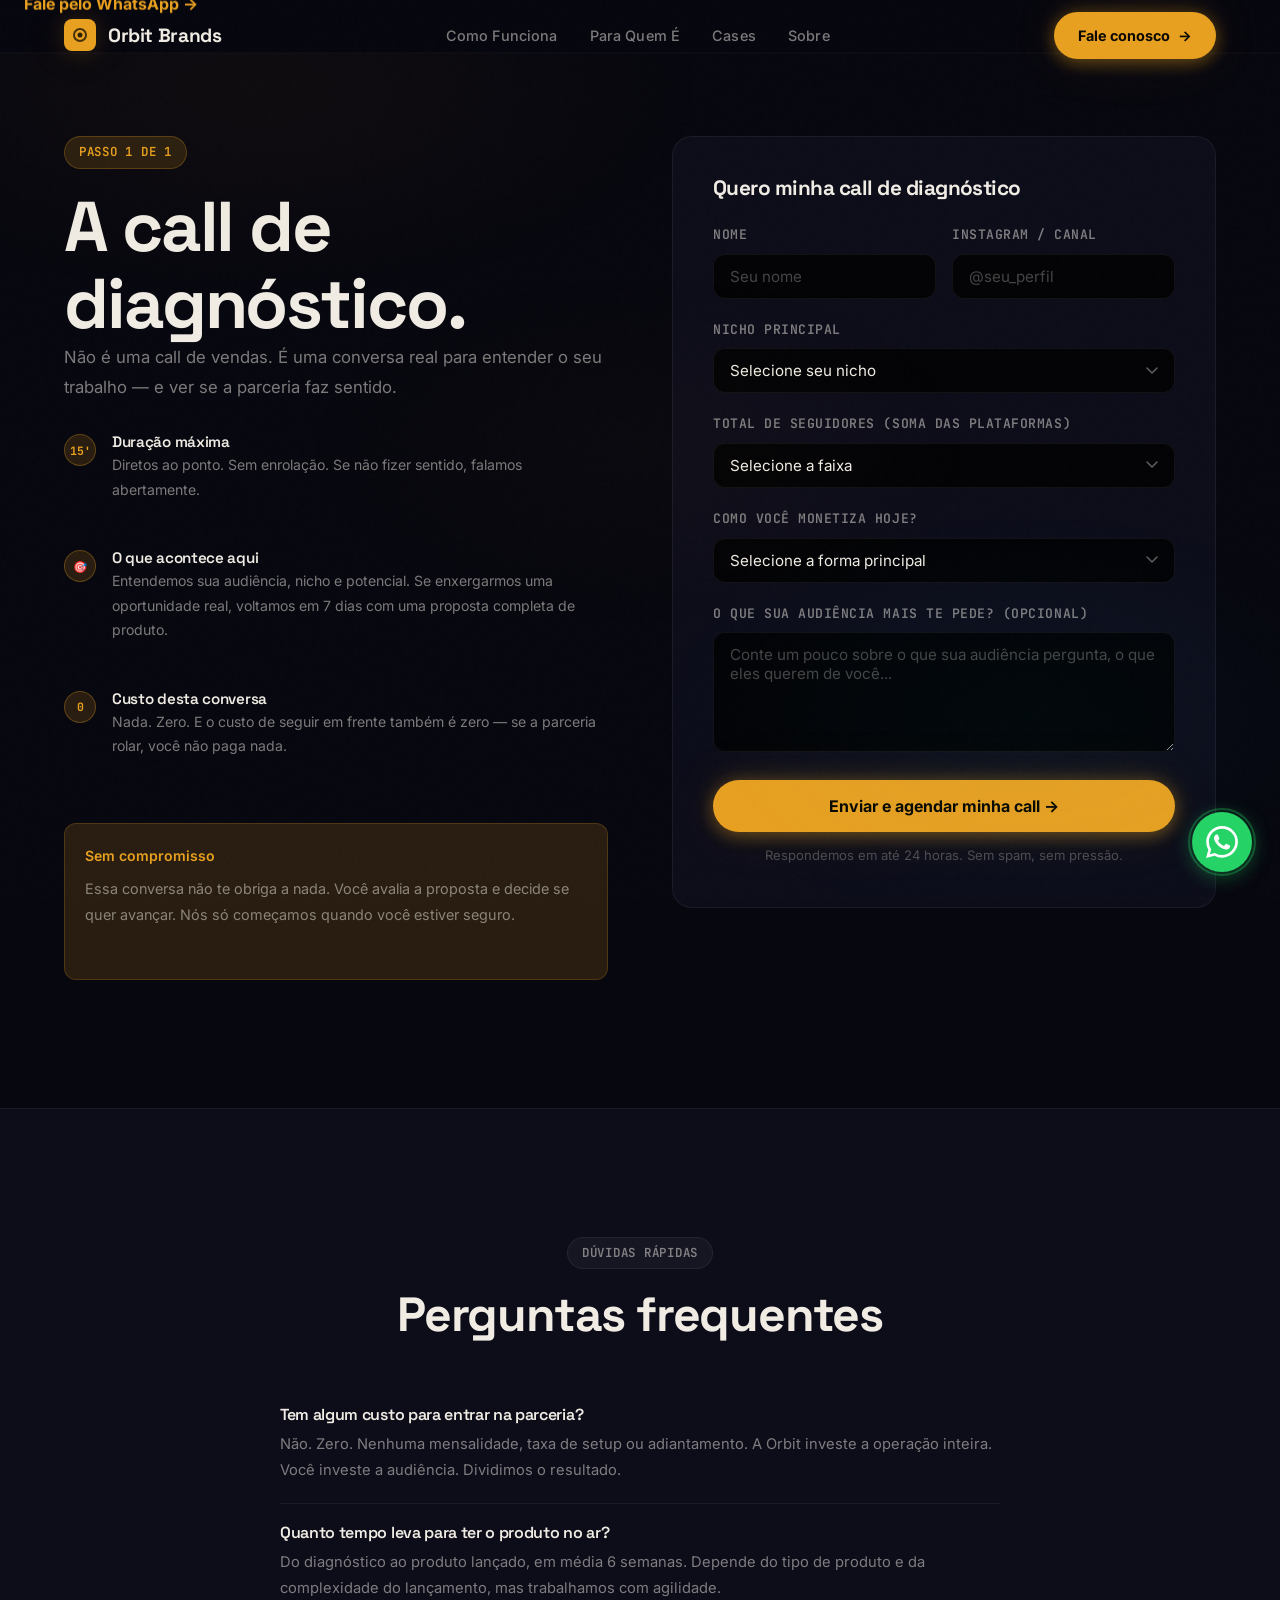
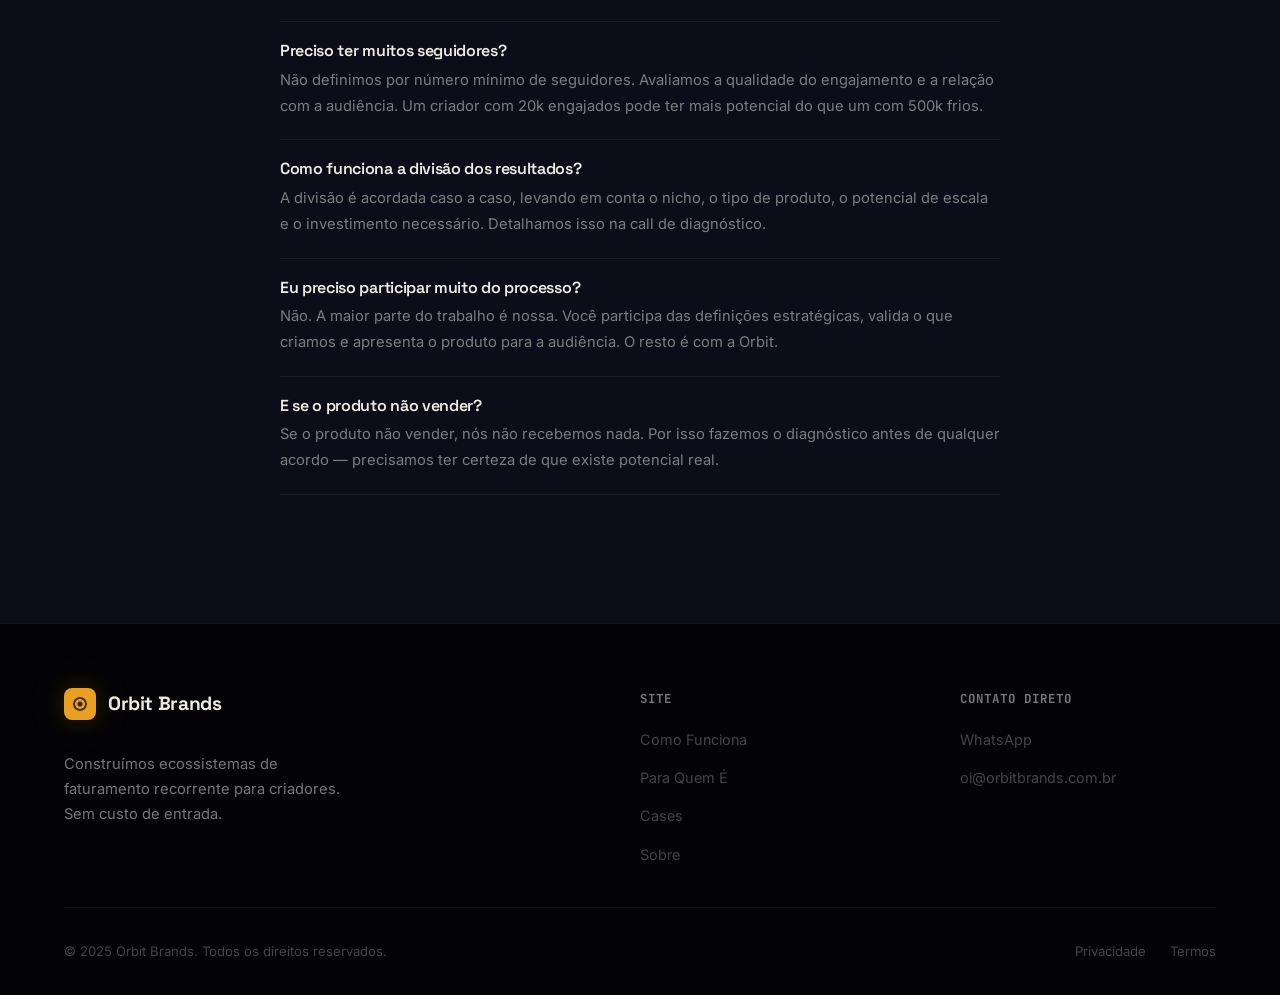
==== commit f41710d9: "feat: redirect all CTAs to WhatsApp, remove Trafego, add floating WA button" ====
--- a/aplicacao.html
+++ b/aplicacao.html
@@ -33,7 +33,7 @@
         <li><a href="sobre.html">Sobre</a></li>
       </ul>
       <div class="nav__cta">
-        <a href="aplicacao.html" class="btn btn--primary btn--icon hide-mobile">Aplicar <span class="btn__arrow">→</span></a>
+        <a href="https://wa.me/5547999887708?text=Ol%C3%A1!%20Vim%20pelo%20site%20da%20Orbit%20Brands%20e%20quero%20saber%20mais%20sobre%20o%20M%C3%A9todo%20Orbit%20Partners." target="_blank" rel="noopener" class="btn btn--primary btn--icon hide-mobile">Fale conosco <span class="btn__arrow">→</span></a>
         <button class="nav__burger" aria-label="Menu" aria-expanded="false"><span></span><span></span><span></span></button>
       </div>
     </div>
@@ -43,7 +43,7 @@
     <a href="para-quem.html">Para Quem É</a>
     <a href="cases.html">Cases</a>
     <a href="sobre.html">Sobre</a>
-    <a href="aplicacao.html" style="color:var(--gold);font-weight:700;">Aplicar →</a>
+    <a href="https://wa.me/5547999887708?text=Ol%C3%A1!%20Vim%20pelo%20site%20da%20Orbit%20Brands%20e%20quero%20saber%20mais%20sobre%20o%20M%C3%A9todo%20Orbit%20Partners." target="_blank" rel="noopener" style="color:var(--gold);font-weight:700;">Fale pelo WhatsApp →</a>
   </nav>
 
   <!-- Application Section -->
@@ -225,7 +225,7 @@
         <div>
           <p class="footer__col-title">Contato direto</p>
           <ul class="footer__links">
-            <li><a href="https://wa.me/5511999999999" target="_blank" rel="noopener">WhatsApp</a></li>
+            <li><a href="https://wa.me/5547999887708?text=Ol%C3%A1!%20Quero%20agendar%20minha%20call%20de%20diagn%C3%B3stico%20com%20a%20Orbit%20Brands." target="_blank" rel="noopener">WhatsApp</a></li>
             <li><a href="mailto:oi@orbitbrands.com.br">oi@orbitbrands.com.br</a></li>
           </ul>
         </div>
@@ -237,6 +237,11 @@
     </div>
   </footer>
 
+  <!-- Floating WhatsApp Button -->
+  <a href="https://wa.me/5547999887708?text=Ol%C3%A1!%20Vim%20pelo%20site%20da%20Orbit%20Brands%20e%20quero%20saber%20mais." target="_blank" rel="noopener" class="whatsapp-float" aria-label="Fale conosco pelo WhatsApp">
+    <svg xmlns="http://www.w3.org/2000/svg" viewBox="0 0 24 24"><path d="M17.472 14.382c-.297-.149-1.758-.867-2.03-.967-.273-.099-.471-.148-.67.15-.197.297-.767.966-.94 1.164-.173.199-.347.223-.644.075-.297-.15-1.255-.463-2.39-1.475-.883-.788-1.48-1.761-1.653-2.059-.173-.297-.018-.458.13-.606.134-.133.298-.347.446-.52.149-.174.198-.298.298-.497.099-.198.05-.371-.025-.52-.075-.149-.669-1.612-.916-2.207-.242-.579-.487-.5-.669-.51-.173-.008-.371-.01-.57-.01-.198 0-.52.074-.792.372-.272.297-1.04 1.016-1.04 2.479 0 1.462 1.065 2.875 1.213 3.074.149.198 2.096 3.2 5.077 4.487.709.306 1.262.489 1.694.625.712.227 1.36.195 1.871.118.571-.085 1.758-.719 2.006-1.413.248-.694.248-1.289.173-1.413-.074-.124-.272-.198-.57-.347m-5.421 7.403h-.004a9.87 9.87 0 01-5.031-1.378l-.361-.214-3.741.982.998-3.648-.235-.374a9.86 9.86 0 01-1.51-5.26c.001-5.45 4.436-9.884 9.888-9.884 2.64 0 5.122 1.03 6.988 2.898a9.825 9.825 0 012.893 6.994c-.003 5.45-4.437 9.884-9.885 9.884m8.413-18.297A11.815 11.815 0 0012.05 0C5.495 0 .16 5.335.157 11.892c0 2.096.547 4.142 1.588 5.945L.057 24l6.305-1.654a11.882 11.882 0 005.683 1.448h.005c6.554 0 11.89-5.335 11.893-11.893a11.821 11.821 0 00-3.48-8.413z"/></svg>
+  </a>
+
   <script src="assets/js/orbit.js"></script>
 </body>
 </html>
--- a/assets/css/orbit.css
+++ b/assets/css/orbit.css
@@ -1548,11 +1548,68 @@
 .anim-float-4 { animation: float-up 0.7s var(--ease-out) 0.55s both; }
 
 /* ── Responsive helpers ────────────────────────────────── */
-@media (max-width: 640px) {
+@media (max-width: 768px) {
   .hide-mobile { display: none !important; }
   h1 { font-size: 2.4rem; }
 }
 
-@media (min-width: 641px) {
+@media (min-width: 769px) {
   .show-mobile { display: none !important; }
 }
+
+/* ── Floating WhatsApp Button ─────────────────────────── */
+.whatsapp-float {
+  position: fixed;
+  bottom: 28px;
+  right: 28px;
+  z-index: 9998;
+  width: 60px;
+  height: 60px;
+  border-radius: 50%;
+  background: #25d366;
+  display: flex;
+  align-items: center;
+  justify-content: center;
+  box-shadow: 0 4px 20px rgba(37,211,102,0.40), 0 2px 8px rgba(0,0,0,0.3);
+  transition: all var(--t-base);
+  cursor: pointer;
+  text-decoration: none;
+}
+
+.whatsapp-float:hover {
+  transform: scale(1.1) translateY(-2px);
+  box-shadow: 0 8px 30px rgba(37,211,102,0.50), 0 4px 12px rgba(0,0,0,0.4);
+}
+
+.whatsapp-float::before {
+  content: '';
+  position: absolute;
+  inset: -4px;
+  border-radius: 50%;
+  border: 2px solid rgba(37,211,102,0.30);
+  animation: wa-pulse 2s ease-in-out infinite;
+}
+
+.whatsapp-float svg {
+  width: 32px;
+  height: 32px;
+  fill: #fff;
+}
+
+@keyframes wa-pulse {
+  0%, 100% { transform: scale(1); opacity: 1; }
+  50% { transform: scale(1.15); opacity: 0; }
+}
+
+@media (max-width: 640px) {
+  .whatsapp-float {
+    bottom: 20px;
+    right: 20px;
+    width: 54px;
+    height: 54px;
+  }
+  .whatsapp-float svg {
+    width: 28px;
+    height: 28px;
+  }
+}
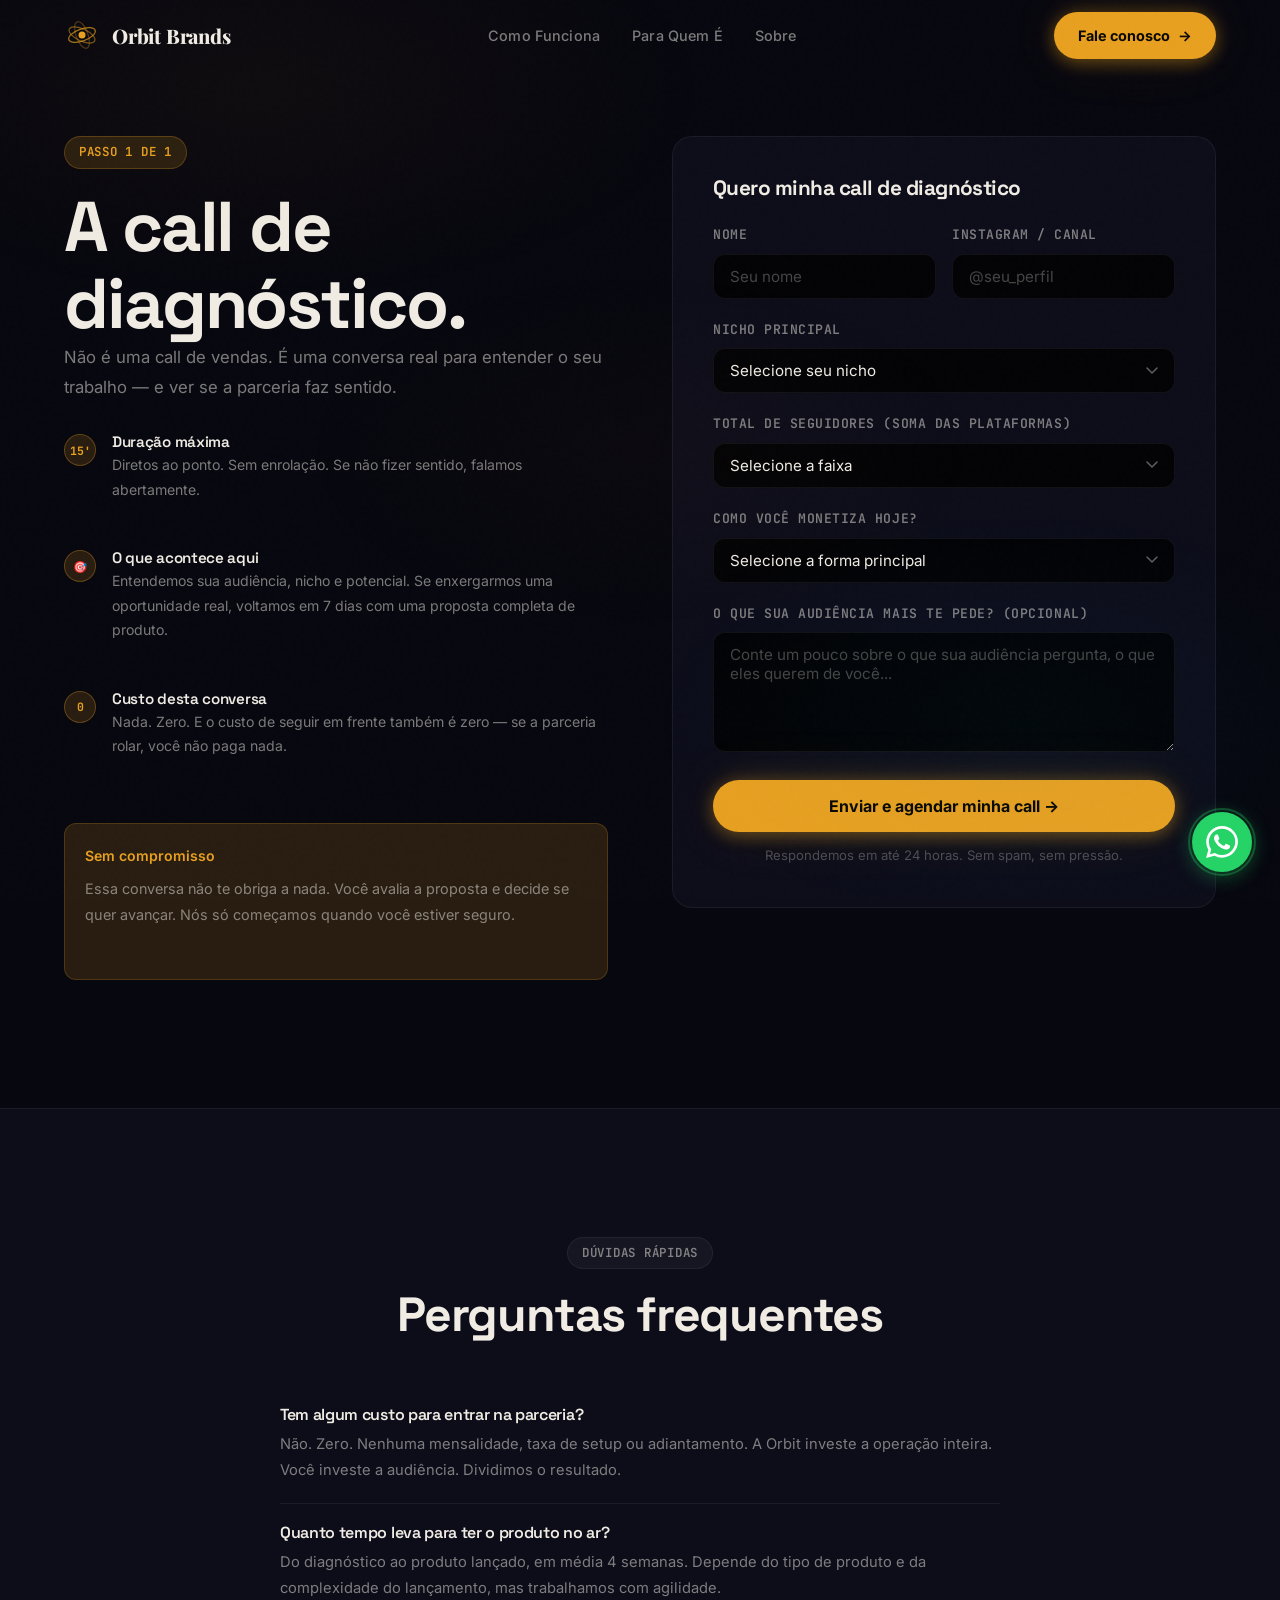
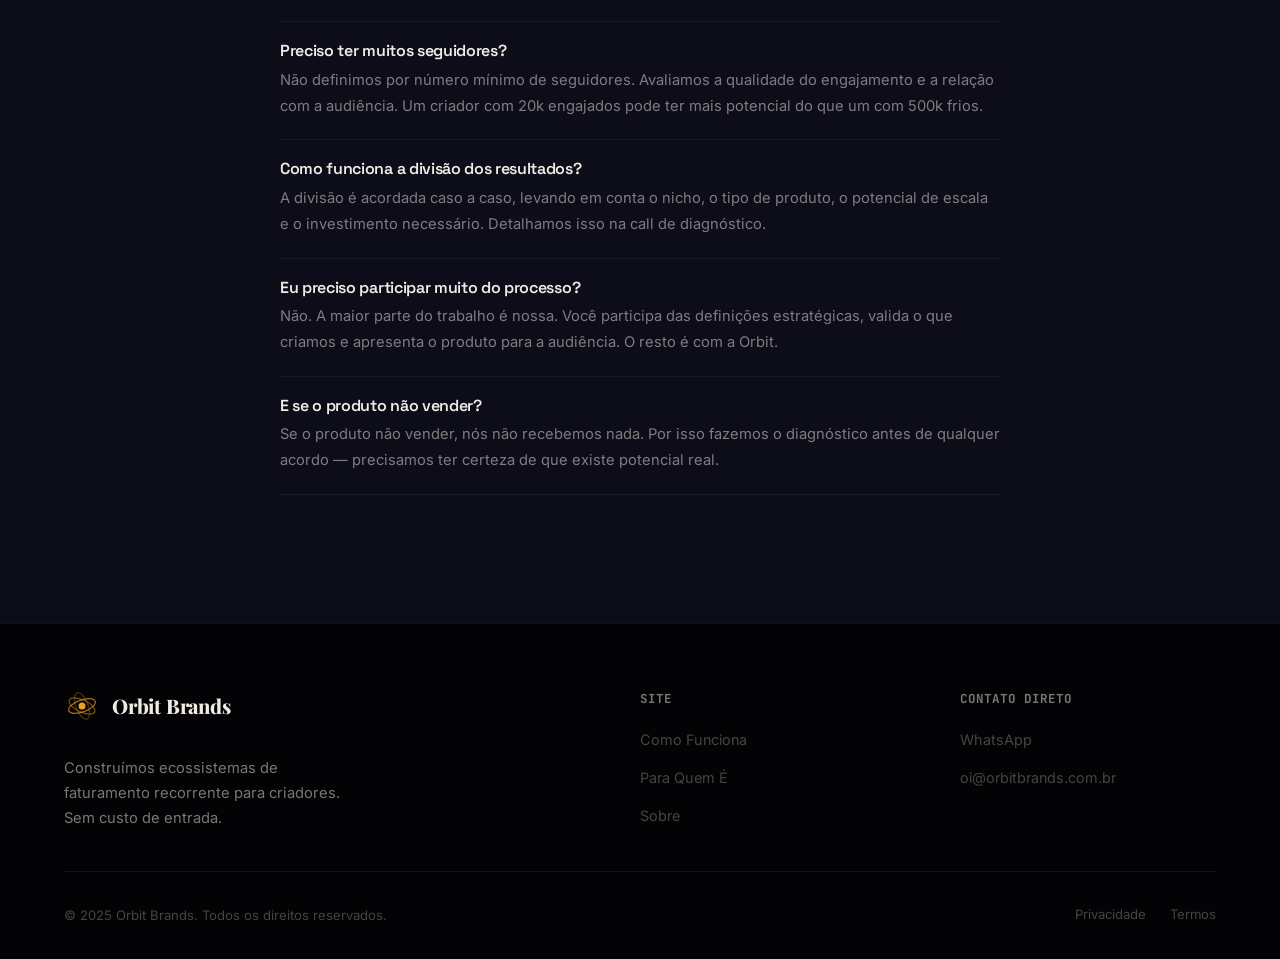
==== commit f4b3249d: "feat: redesign logo with orbital rings SVG, remove Cases tab, fix hero layout, update 6->4 semanas" ====
--- a/aplicacao.html
+++ b/aplicacao.html
@@ -25,11 +25,10 @@
 
   <nav class="nav">
     <div class="nav__inner">
-      <a href="index.html" class="nav__logo"><div class="nav__logo-icon" aria-hidden="true"></div>Orbit Brands</a>
+      <a href="index.html" class="nav__logo"><svg class="nav__logo-icon" viewBox="0 0 36 36" fill="none" xmlns="http://www.w3.org/2000/svg" aria-hidden="true"><circle cx="18" cy="18" r="3.5" fill="#e8a020"/><ellipse cx="18" cy="18" rx="14" ry="6" stroke="#e8a020" stroke-width="1.2" opacity=".7" transform="rotate(-20 18 18)"/><ellipse cx="18" cy="18" rx="14" ry="6" stroke="#e8a020" stroke-width="1.2" opacity=".5" transform="rotate(25 18 18)"/><ellipse cx="18" cy="18" rx="14" ry="6" stroke="#e8a020" stroke-width="1.2" opacity=".3" transform="rotate(70 18 18)"/></svg>Orbit Brands</a>
       <ul class="nav__links">
         <li><a href="como-funciona.html">Como Funciona</a></li>
         <li><a href="para-quem.html">Para Quem É</a></li>
-        <li><a href="cases.html">Cases</a></li>
         <li><a href="sobre.html">Sobre</a></li>
       </ul>
       <div class="nav__cta">
@@ -41,7 +40,6 @@
   <nav class="nav__mobile">
     <a href="como-funciona.html">Como Funciona</a>
     <a href="para-quem.html">Para Quem É</a>
-    <a href="cases.html">Cases</a>
     <a href="sobre.html">Sobre</a>
     <a href="https://wa.me/5547999887708?text=Ol%C3%A1!%20Vim%20pelo%20site%20da%20Orbit%20Brands%20e%20quero%20saber%20mais%20sobre%20o%20M%C3%A9todo%20Orbit%20Partners." target="_blank" rel="noopener" style="color:var(--gold);font-weight:700;">Fale pelo WhatsApp →</a>
   </nav>
@@ -183,7 +181,7 @@
           </div>
           <div class="faq-item reveal reveal-delay-1">
             <h4>Quanto tempo leva para ter o produto no ar?</h4>
-            <p>Do diagnóstico ao produto lançado, em média 6 semanas. Depende do tipo de produto e da complexidade do lançamento, mas trabalhamos com agilidade.</p>
+            <p>Do diagnóstico ao produto lançado, em média 4 semanas. Depende do tipo de produto e da complexidade do lançamento, mas trabalhamos com agilidade.</p>
           </div>
           <div class="faq-item reveal reveal-delay-2">
             <h4>Preciso ter muitos seguidores?</h4>
@@ -210,7 +208,7 @@
     <div class="container">
       <div class="footer__grid">
         <div class="footer__brand">
-          <a href="index.html" class="nav__logo" style="margin-bottom:var(--sp-4);display:inline-flex;"><div class="nav__logo-icon" aria-hidden="true"></div>Orbit Brands</a>
+          <a href="index.html" class="nav__logo" style="margin-bottom:var(--sp-4);display:inline-flex;"><svg class="nav__logo-icon" viewBox="0 0 36 36" fill="none" xmlns="http://www.w3.org/2000/svg" aria-hidden="true"><circle cx="18" cy="18" r="3.5" fill="#e8a020"/><ellipse cx="18" cy="18" rx="14" ry="6" stroke="#e8a020" stroke-width="1.2" opacity=".7" transform="rotate(-20 18 18)"/><ellipse cx="18" cy="18" rx="14" ry="6" stroke="#e8a020" stroke-width="1.2" opacity=".5" transform="rotate(25 18 18)"/><ellipse cx="18" cy="18" rx="14" ry="6" stroke="#e8a020" stroke-width="1.2" opacity=".3" transform="rotate(70 18 18)"/></svg>Orbit Brands</a>
           <p>Construímos ecossistemas de faturamento recorrente para criadores. Sem custo de entrada.</p>
         </div>
         <div>
@@ -218,7 +216,6 @@
           <ul class="footer__links">
             <li><a href="como-funciona.html">Como Funciona</a></li>
             <li><a href="para-quem.html">Para Quem É</a></li>
-            <li><a href="cases.html">Cases</a></li>
             <li><a href="sobre.html">Sobre</a></li>
           </ul>
         </div>
--- a/assets/css/orbit.css
+++ b/assets/css/orbit.css
@@ -3,7 +3,7 @@
    Premium dark space aesthetic
    ============================================================ */
 
-@import url('https://fonts.googleapis.com/css2?family=Space+Grotesk:wght@400;500;600;700;800&family=Inter:wght@400;500;600&family=JetBrains+Mono:wght@400;500&display=swap');
+@import url('https://fonts.googleapis.com/css2?family=Space+Grotesk:wght@400;500;600;700;800&family=Inter:wght@400;500;600&family=JetBrains+Mono:wght@400;500&family=Playfair+Display:wght@700;800;900&display=swap');
 
 /* ── CSS Variables ─────────────────────────────────────── */
 :root {
@@ -201,10 +201,10 @@
   display: flex;
   align-items: center;
   gap: var(--sp-3);
-  font-family: var(--font-display);
+  font-family: 'Playfair Display', serif;
   font-weight: 800;
-  font-size: 1.2rem;
-  letter-spacing: -0.02em;
+  font-size: 1.25rem;
+  letter-spacing: -0.01em;
   color: var(--color-text);
   transition: opacity var(--t-fast);
 }
@@ -212,41 +212,13 @@
 .nav__logo:hover { opacity: 0.8; }
 
 .nav__logo-icon {
-  width: 32px;
-  height: 32px;
-  background: var(--gold);
-  border-radius: 8px;
+  width: 36px;
+  height: 36px;
   display: flex;
   align-items: center;
   justify-content: center;
-  box-shadow: var(--shadow-gold);
   position: relative;
-  overflow: hidden;
-}
-
-.nav__logo-icon::after {
-  content: '';
-  position: absolute;
-  width: 14px;
-  height: 14px;
-  border: 2px solid rgba(0,0,0,0.7);
-  border-radius: 50%;
-  top: 50%;
-  left: 50%;
-  transform: translate(-50%, -50%);
-}
-
-.nav__logo-icon::before {
-  content: '';
-  position: absolute;
-  width: 5px;
-  height: 5px;
-  background: rgba(0,0,0,0.8);
-  border-radius: 50%;
-  top: 50%;
-  left: 50%;
-  transform: translate(-50%, -50%);
-  z-index: 1;
+  flex-shrink: 0;
 }
 
 .nav__links {
@@ -311,12 +283,16 @@
   backdrop-filter: blur(20px);
   border-bottom: 1px solid var(--color-border);
   padding: var(--sp-6);
-  display: flex;
+  display: none;
   flex-direction: column;
   gap: var(--sp-4);
   z-index: 999;
   transform: translateY(-105%);
   transition: transform var(--t-base);
+}
+
+@media (max-width: 768px) {
+  .nav__mobile { display: flex; }
 }
 
 .nav__mobile.open { transform: translateY(0); }
@@ -518,7 +494,7 @@
 }
 
 .hero__content {
-  max-width: 700px;
+  max-width: 600px;
   position: relative;
   z-index: 2;
 }
@@ -550,28 +526,28 @@
 /* ── Canvas orbital ────────────────────────────────────── */
 #orbital-canvas {
   position: absolute;
-  right: -5%;
+  right: 2%;
   top: 50%;
   transform: translateY(-50%);
-  width: clamp(400px, 50vw, 700px);
-  height: clamp(400px, 50vw, 700px);
+  width: clamp(450px, 55vw, 750px);
+  height: clamp(450px, 55vw, 750px);
   z-index: 1;
   opacity: 0.9;
 }
 
 @media (max-width: 1024px) {
   #orbital-canvas {
-    right: -20%;
-    opacity: 0.35;
-    width: 500px;
-    height: 500px;
+    right: -10%;
+    opacity: 0.40;
+    width: 550px;
+    height: 550px;
   }
 
   .hero__content { max-width: 100%; }
 }
 
 @media (max-width: 640px) {
-  #orbital-canvas { right: -40%; }
+  #orbital-canvas { right: -30%; }
 }
 
 /* ── Scroll Reveal ─────────────────────────────────────── */
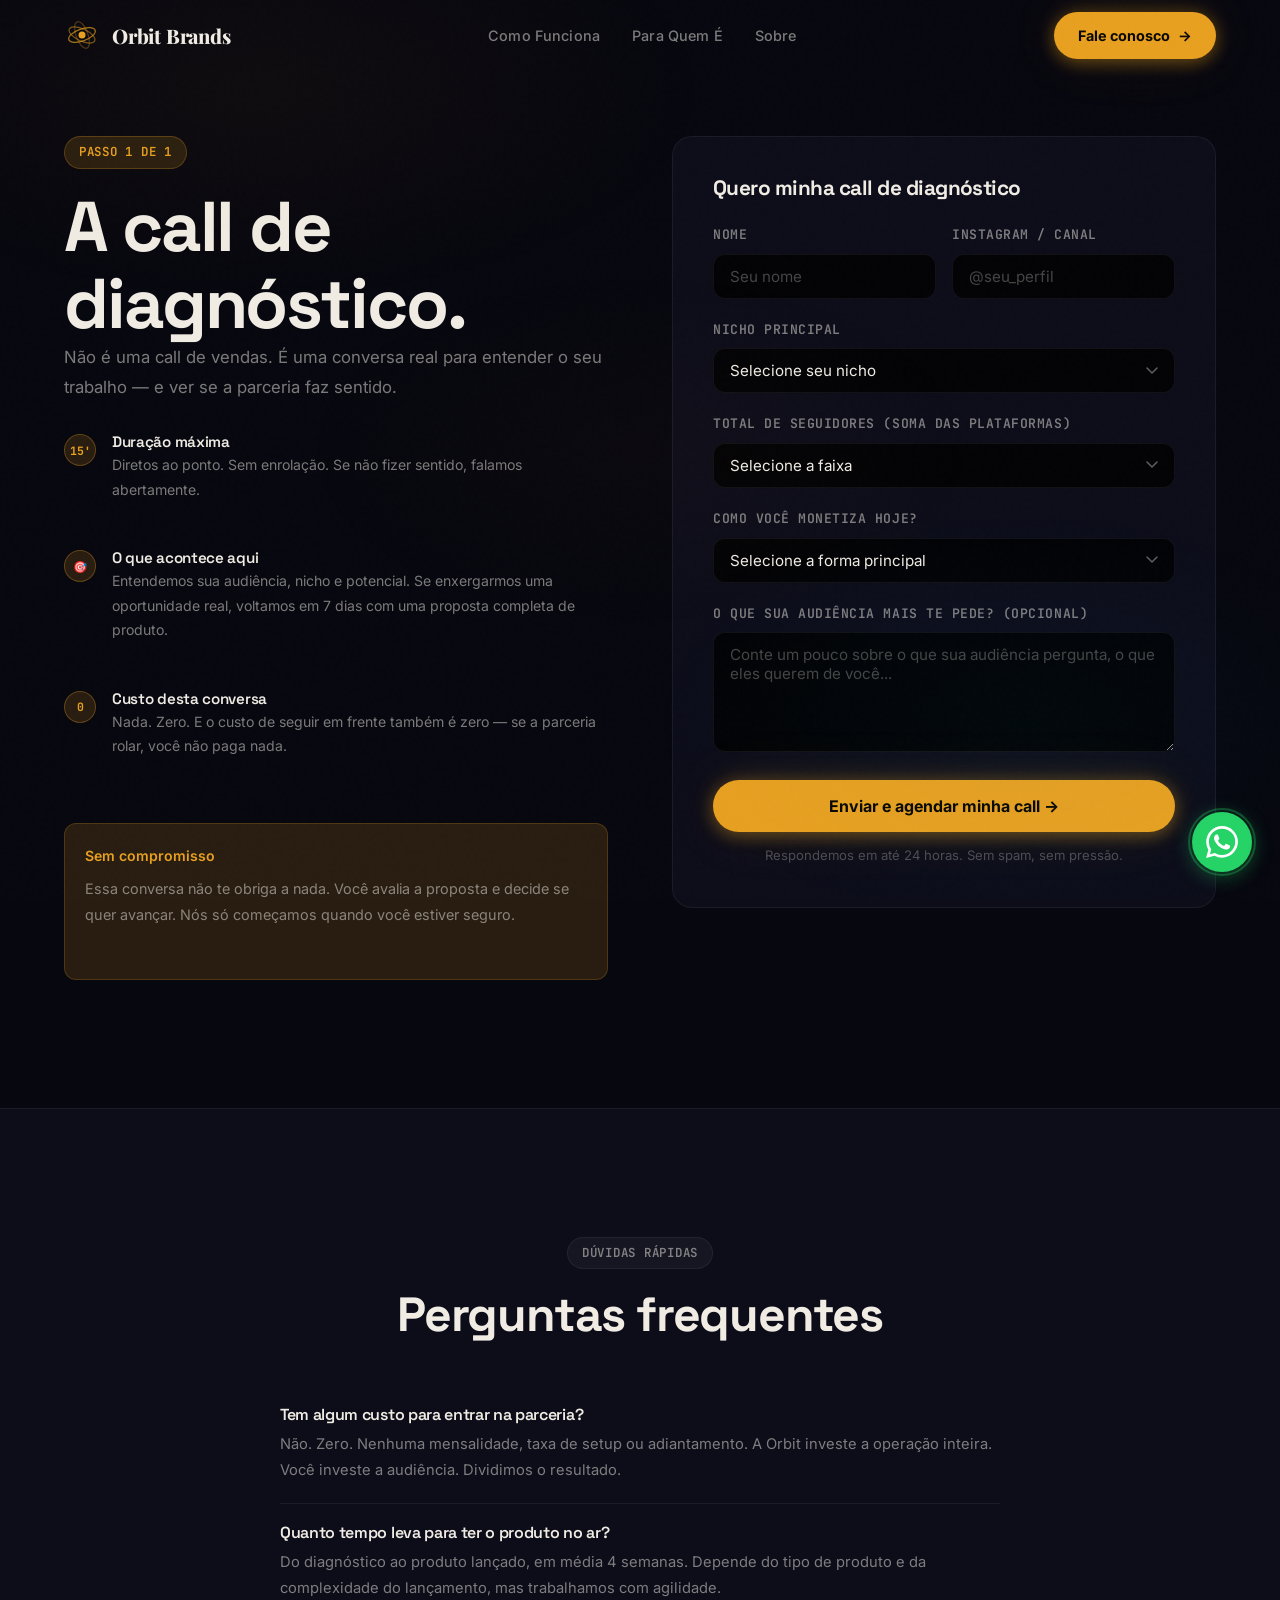
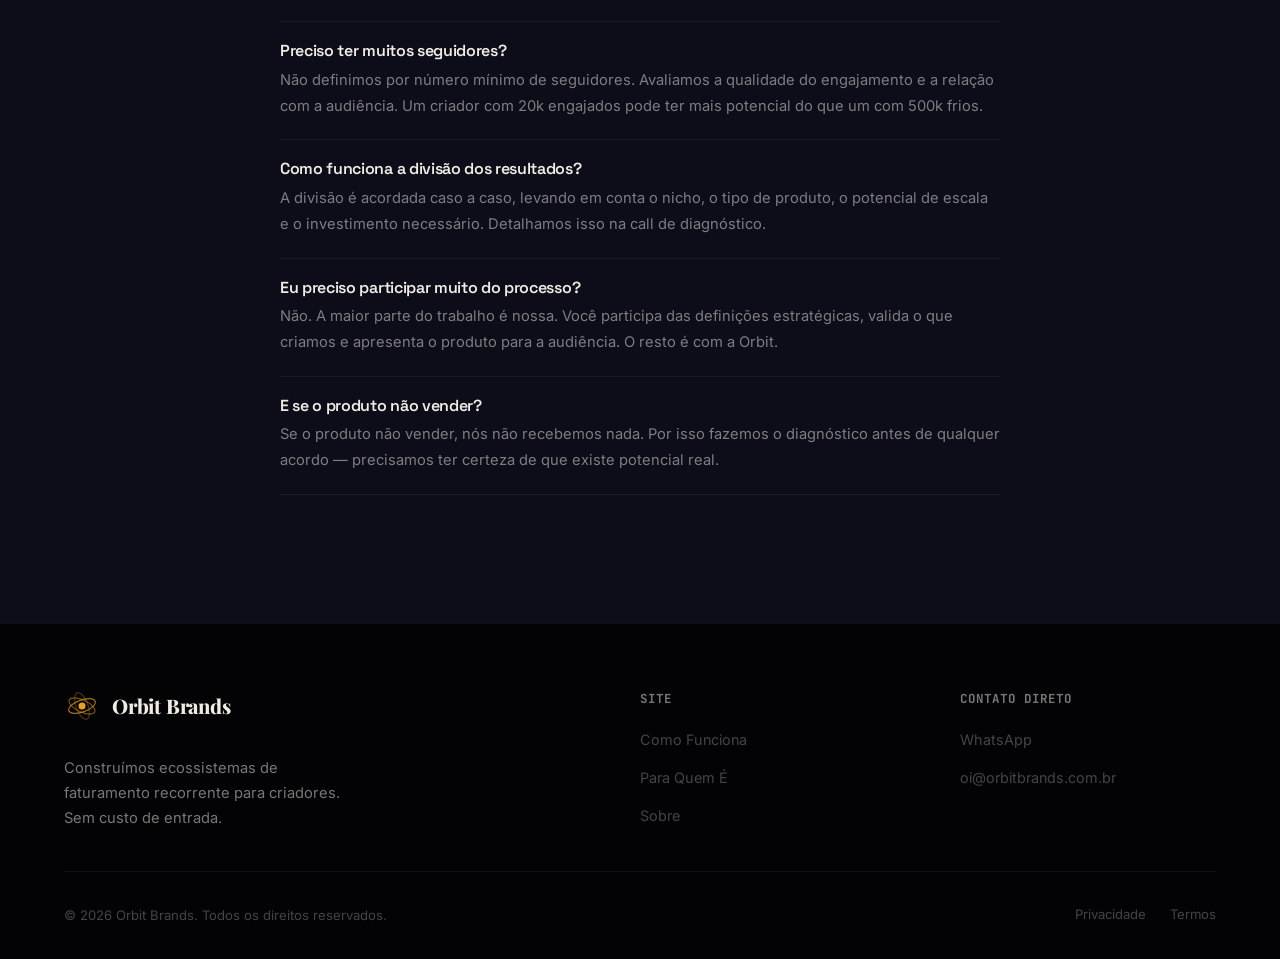
==== commit 06170f22: "fix: adjust hero layout and update copyright year to 2026" ====
--- a/aplicacao.html
+++ b/aplicacao.html
@@ -228,7 +228,7 @@
         </div>
       </div>
       <div class="footer__bottom">
-        <p class="footer__copy">© 2025 Orbit Brands. Todos os direitos reservados.</p>
+        <p class="footer__copy">© 2026 Orbit Brands. Todos os direitos reservados.</p>
         <div class="footer__legal"><a href="#">Privacidade</a><a href="#">Termos</a></div>
       </div>
     </div>
--- a/assets/css/orbit.css
+++ b/assets/css/orbit.css
@@ -493,6 +493,10 @@
   z-index: 1;
 }
 
+.hero .container {
+  max-width: 1350px;
+}
+
 .hero__content {
   max-width: 600px;
   position: relative;
@@ -526,21 +530,21 @@
 /* ── Canvas orbital ────────────────────────────────────── */
 #orbital-canvas {
   position: absolute;
-  right: 2%;
+  right: 5%;
   top: 50%;
   transform: translateY(-50%);
-  width: clamp(450px, 55vw, 750px);
-  height: clamp(450px, 55vw, 750px);
+  width: clamp(550px, 60vw, 850px);
+  height: clamp(550px, 60vw, 850px);
   z-index: 1;
-  opacity: 0.9;
+  opacity: 1;
 }
 
 @media (max-width: 1024px) {
   #orbital-canvas {
     right: -10%;
     opacity: 0.40;
-    width: 550px;
-    height: 550px;
+    width: 600px;
+    height: 600px;
   }
 
   .hero__content { max-width: 100%; }
